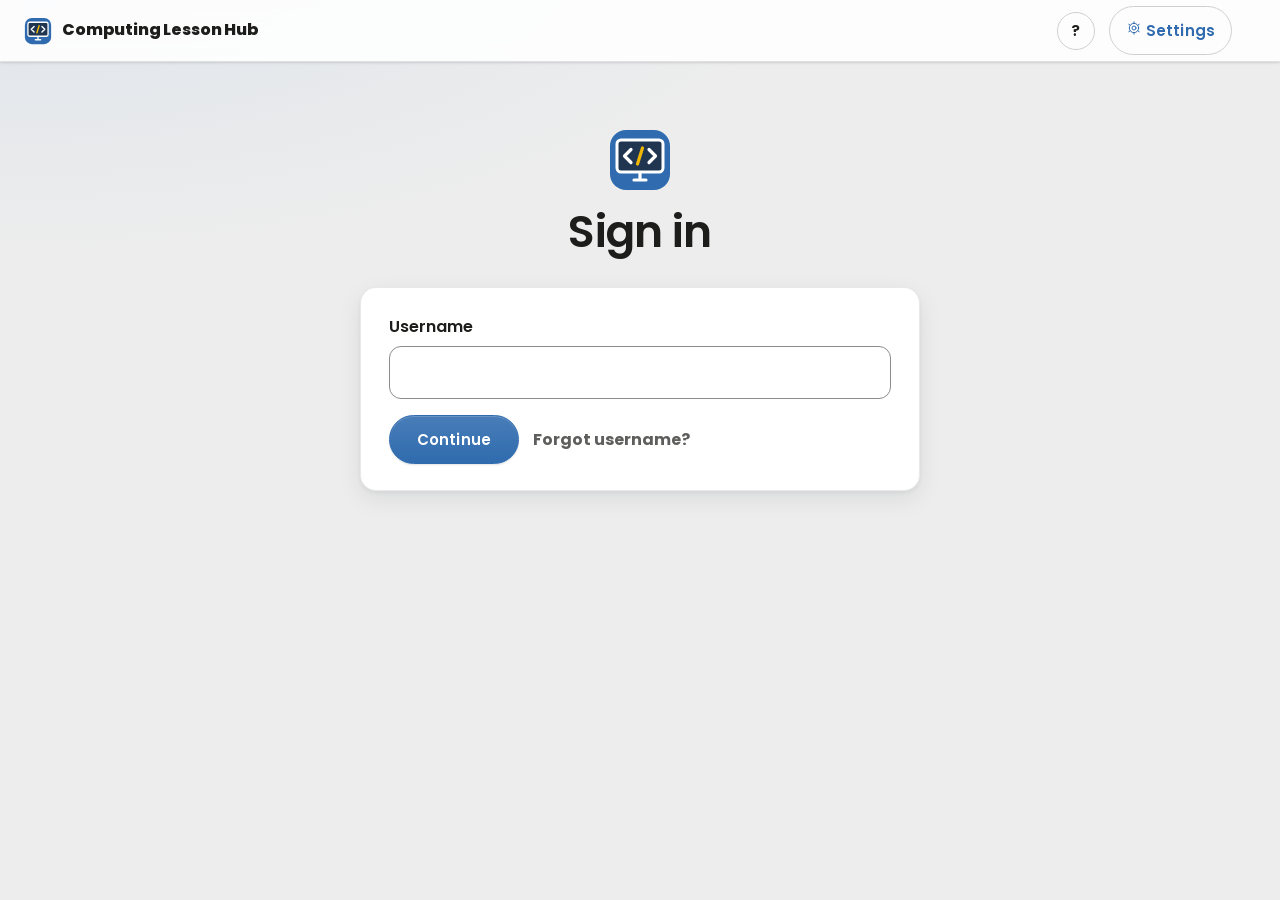
==== index.html @ 86fdd79d "v16.5 - Animation that runs with Windows effects off, and a Reduce animation setting" ====
<!doctype html>
<html lang="en">
<head>
<meta charset="utf-8">
<link rel="icon" href="images/logo.svg" type="image/svg+xml">
<link rel="icon" href="images/logo-32.png" type="image/png" sizes="32x32">
<link rel="apple-touch-icon" href="images/logo-180.png">
<meta name="viewport" content="width=device-width, initial-scale=1">
<title>Computing Lesson Hub</title>
<link rel="stylesheet" href="style.css">
<link rel="stylesheet" href="look.css">
<link rel="stylesheet" href="motion.css">
<script src="motion.js"></script>
<script src="icons.js"></script>
<script>try{var _p=JSON.parse(localStorage.getItem("hub_prefs")||"{}");document.documentElement.dataset.look="new";if(_p.bg)document.documentElement.dataset.bg=_p.bg;if(_p.font)document.documentElement.dataset.font=_p.font;}catch(e){}</script>
<script src="config.js"></script>
<script src="lessonfile.js"></script>
<script src="lessonorder.js"></script>
<script src="practice.js"></script>
<script src="settings.js"></script>
</head>
<body>

<div class="homebar">
  <div class="title brandtitle"><img class="brandlogo" src="images/logo.svg" alt="" width="28" height="28"> <span class="brandword">Computing Lesson Hub</span></div>
  <button class="btn-ghost iconbtn" id="helpBtn" title="Help" aria-label="Help" hidden>?</button>
  <button class="btn-ghost settings-btn" id="setBtn"><span class="ico">&#9881;&#65038;</span><span class="lbl"> Settings</span></button>
  <div class="auth" id="auth"></div>
</div>

<div class="page">

  <div class="masthead">
    <p class="eyebrow">Computing</p>
    <h1 id="headline">Sign in</h1>
  </div>

  <!-- Username first, then Continue, then the password underneath it.
       Both boxes are in the one form from the start, the password folded
       away rather than missing, so a password manager still sees a username
       and a password together and fills them as it always has. A student
       with no password yet never sees the password box at all: Continue
       signs them in and asks them to pick one. -->
  <section class="station signin" id="loginCard">
    <form id="loginForm" class="signin-form" autocomplete="on" novalidate>
      <div class="signin-field">
        <label for="u">Username</label>
        <input type="text" id="u" name="username" autocomplete="username" autocapitalize="off" spellcheck="false">
      </div>
      <div class="signin-pass" id="passWrap">
        <div class="signin-pass-inner">
          <div class="signin-field">
            <label for="p">Password</label>
            <input type="password" id="p" name="password" autocomplete="current-password" tabindex="-1">
          </div>
        </div>
      </div>
      <div class="signin-acts">
        <button class="btn-primary" id="loginBtn" type="submit">Continue</button>
        <button class="crumb" id="forgotUserBtn" type="button">Forgot username?</button>
        <button class="crumb" id="forgotBtn" type="button" hidden>Forgot password?</button>
      </div>
      <p class="err" id="loginErr" role="alert"></p>
    </form>
  </section>

  <div class="tabs" id="tabs" hidden>
    <button class="on" id="tabLessons">Lessons</button>
    <button id="tabResults">Assessments &amp; STAR Feedback</button>
    <button id="tabPractice">Practice</button>
    <button class="btn-ghost iconbtn refresh" id="refTab" title="Check for anything new">&#8635;</button>
  </div>
  <div id="view-lessons" hidden>
    <div class="subtabs">
      <button class="on" id="tabActive">Active</button>
      <button id="tabDone">Past</button>
    </div>
    <div id="lessonList"><div class="loading mid"><div class="load-dots"><span></span><span></span><span></span></div><span>Loading your lessons</span></div></div>
  </div>
  <div id="view-results" hidden>
    <div id="resultList"><p class="hint"></p></div>
  </div>
  <!-- Extra things to have a go at, set by nobody and marked by nobody.
       What is on offer is listed in practice.js. -->
  <div id="view-practice" hidden>
    <p class="hint" style="margin:0 0 18px">Extra activities to practise on your own.
      Nothing here is marked or handed in.</p>
    <div id="practiceList"></div>
  </div>

</div>

<!-- Only offered while nobody is signed in. Half of it is about signing in,
     and the other half clears this browser out, which is not something to put
     within reach of a child in the middle of a lesson. -->
<div class="modal-back no-print" id="helpModal" hidden>
  <div class="modal" role="dialog" aria-modal="true">
    <h2 style="margin-top:0">Help</h2>
    <div class="modal-scroll">
      <!-- Read through rather than glanced at, so it is ranged left under its
           heading instead of centred the way a one line pop-up message is. -->
      <div class="set-group" style="text-align:left">
        <span class="set-label">How to sign in</span>
        <p class="modal-text">Type in your computer username and press Continue, then type your password underneath.</p>
        <p class="modal-text">If this is your first time, you will be asked to pick a password of your own
          straight after pressing Continue.</p>
        <p class="modal-text">If you have forgotten your password, press Forgot password and put your
          hand up, so your teacher can let you back in.</p>
      </div>
      <div class="set-group">
        <span class="set-label">Something not working?</span>
        <button class="btn-ghost" id="helpFix">Fix problems on this device</button>
        <p class="hint" id="helpFixMsg" style="margin-top:10px"></p>
        <p class="subnote">This clears anything left over in this browser and loads the page again.
          Your saved work is not deleted.</p>
      </div>
    </div>
    <button class="btn-primary modal-cta" id="helpDone">Close</button>
  </div>
</div>

<div class="modal-back no-print" id="sayModal" hidden>
  <div class="modal" role="dialog" aria-modal="true">
    <h2 id="sayTitle" style="margin-top:0"></h2>
    <p class="modal-text" id="sayText"></p>
    <button class="btn-primary modal-cta" id="sayOk">OK</button>
  </div>
</div>

<!-- How a username is made, with the example taken apart so each piece can
     be matched to the rule it comes from. -->
<div class="modal-back no-print" id="userModal" hidden>
  <div class="modal" role="dialog" aria-modal="true" aria-labelledby="userTitle">
    <h2 id="userTitle" style="margin-top:0">Your username</h2>
    <p class="modal-text">Your username is the same as your computer username. It is made of three parts:</p>
    <div class="uname-parts" aria-hidden="true">
      <span class="uname-part"><b>Smith</b><span>your surname</span></span>
      <span class="uname-part"><b>J</b><span>first letter of your first name</span></span>
      <span class="uname-part"><b>26</b><span>the year you started here</span></span>
    </div>
    <p class="modal-text">So John Smith, who started at the school in 2026, is <b>SmithJ26</b>.</p>
    <button class="btn-primary modal-cta" id="userOk">OK</button>
  </div>
</div>

<div class="modal-back no-print" id="resetModal" hidden>
  <div class="modal" role="dialog" aria-modal="true">
    <div id="rsStep1">
      <h2 style="margin-top:0">Reset your password</h2>
      <p class="modal-text" id="rsWho"></p>
      <div class="field"><label for="rp1">New password (12–25 characters)</label><input type="password" id="rp1" autocomplete="new-password"></div>
      <div class="field"><label for="rp2">Type it again</label><input type="password" id="rp2" autocomplete="new-password"></div>
      <p class="subnote">It must be at least 12 characters long.</p>
      <button class="btn-primary modal-cta" id="rsGo">Update password</button>
      <button class="btn-ghost modal-stay" id="rsCancel">Cancel</button>
      <p class="hint" id="rsMsg" style="margin-top:10px"></p>
    </div>
    <div id="rsStep2" hidden>
      <h2 style="margin-top:0">Waiting for your teacher</h2>
      <div class="load-dots" style="margin:18px 0"><span></span><span></span><span></span></div>
      <p class="modal-text">Put your hand up, your teacher needs to approve this. Keep this window open.</p>
      <p class="handin" id="rsCount"></p>
      <button class="btn-ghost modal-stay" id="rsGiveUp">Cancel</button>
    </div>
  </div>
</div>

<div class="modal-back no-print" id="pwModal" hidden>
  <div class="modal" role="dialog" aria-modal="true">
    <h2 style="margin-top:0">Choose your password</h2>
    <p class="modal-text" id="pwWho"></p>
    <div class="field"><label for="np1">New password (12–25 characters)</label><input type="password" id="np1" autocomplete="new-password"></div>
    <div class="field"><label for="np2">Type it again</label><input type="password" id="np2" autocomplete="new-password"></div>
    <p class="subnote">It must be at least 12 characters long. Keep it to yourself.</p>
    <button class="btn-primary modal-cta" id="npGo">Save my password</button>
    <p class="hint" id="npMsg" style="margin-top:10px"></p>
  </div>
</div>

<script>
const API = (window.HUB && window.HUB.API) || "";
const OFFLINE = !!(window.HUB && window.HUB.OFFLINE);
const ready = !(window.HUB && window.HUB.OFFLINE) && API && API.indexOf("PASTE_") !== 0;
const $ = (id) => document.getElementById(id);
/* The order lessons are listed in, from lessonorder.js. A list keeps the
   order it arrived in if that file did not, so one missing script leaves a
   list in an odd order rather than leaving it empty. */
const inOrder = (list, titleFor) => window.lessonOrder ? window.lessonOrder.sort(list, titleFor) : list;

function el(tag, cls, text){ const e = document.createElement(tag); if (cls) e.className = cls;
  if (text !== undefined) e.textContent = text; return e; }
/* The waiting dots, the same three the lesson screen uses, for a list that is
   still on its way. A plain "Loading" line read as if the page had finished
   and there was simply nothing in the list. */
function wait(box, what){
  const b = typeof box === "string" ? $(box) : box;
  if (!b) return null;
  b.innerHTML = "";
  const d = el("div","loading mid");
  const dots = el("div","load-dots");
  dots.appendChild(el("span")); dots.appendChild(el("span")); dots.appendChild(el("span"));
  d.appendChild(dots);
  d.appendChild(el("span","", what || "Loading"));
  b.appendChild(d);
  return b;
}
/* wiring a button that isn't there should not stop the rest of the page */
function on(id, ev, fn){
  const e = document.getElementById(id);
  if (!e){ console.warn("Nothing on the page with id:", id); return; }
  e.addEventListener(ev, fn);
}

/* Which tab is open. Declared up here because signing in shows that tab and
   hides the rest, and renderAuth runs before the rest of this script has been
   read: a `let` further down is not there yet when it is asked for. */
let openTab = "lessons";
/* The sandbox sends a student back here with ?tab=practice on the address, so
   they land on the list they came from rather than on their lessons. */
try{
  if (new URLSearchParams(location.search).get("tab") === "practice") openTab = "practice";
}catch(e){}

/* Nothing about lessons is shown until a student has signed in.
   One view at a time, rather than every view unhidden at once: they were all
   empty until something was loaded into them, so nothing showed, and the
   moment a tab had a word of its own on it that stopped being true. */
function signedInView(inYet){
  const tabs = $("tabs");
  if (tabs) tabs.hidden = !inYet;
  ["view-lessons","view-results","view-practice"].forEach(id => {
    const e = $(id);
    if (e) e.hidden = true;
  });
  if (inYet){ switchTab(openTab); return; }
  const box = $("lessonList");
  if (box) box.innerHTML = "";
}

/* ---------- home without a server ----------
   Lessons are handed out as links that open straight into the lesson, so
   this page is only the way back in when a link has not reached somebody:
   they type the lesson's four digit code and go there. There is no list to
   browse, no sign in, and nothing here knows their name — the lesson page
   asks for that, because that is where the work happens. */
function offlineHome(){
  ["tabs","view-lessons","view-results","view-practice"].forEach(id => { const e = $(id); if (e) e.hidden = true; });
  $("auth").innerHTML = "";
  $("headline").textContent = "Open a lesson";
  const card = $("loginCard");
  card.hidden = false;
  card.className = "station codepanel";
  card.innerHTML = "";

  const field = el("div","field");
  field.appendChild(el("label","","Lesson code"));
  const box = document.createElement("input");
  box.type = "text";
  box.id = "codeIn";
  box.className = "codebox";
  box.inputMode = "numeric";
  box.maxLength = 4;
  box.autocomplete = "off";
  box.placeholder = "0000";
  field.appendChild(box);
  card.appendChild(field);

  const msg = el("p","err","");
  const go = el("button","btn-primary","Open lesson");
  go.style.marginTop = "6px";

  const open = async () => {
    const code = box.value.replace(/\D/g, "");
    if (code.length !== 4){ msg.textContent = "Lesson codes are four numbers."; box.focus(); return; }
    msg.textContent = "";
    go.disabled = true; go.textContent = "Looking…";
    try{
      const found = window.lessonFile.byCode(await window.lessonFile.load(true), code);
      if (!found){
        msg.textContent = "No lesson has the code " + code + ". Check it with your teacher.";
        box.select();
        return;
      }
      location.href = "lesson.html?id=" + encodeURIComponent(found.id);
    }catch(e){
      msg.textContent = "The lesson list could not be read. Tell your teacher.";
    }finally{
      go.disabled = false; go.textContent = "Open lesson";
    }
  };
  go.addEventListener("click", open);
  /* Only numbers go in, so a stray letter cannot sit there looking right. */
  box.addEventListener("input", () => {
    const only = box.value.replace(/\D/g, "").slice(0, 4);
    if (only !== box.value) box.value = only;
    msg.textContent = "";
  });
  box.addEventListener("keydown", (e) => { if (e.key === "Enter") open(); });
  card.appendChild(go);
  card.appendChild(msg);
  setTimeout(() => box.focus(), 30);
}

function renderAuth(){
  const name = localStorage.getItem("hub_name");
  const help = $("helpBtn");
  if (OFFLINE){ offlineHome(); return; }
  if (name && localStorage.getItem("hub_token")){
    if (help) help.hidden = true;
    /* Their name is a button: it opens their own profile. Settings sits
       between it and Sign out, moved in here rather than drawn twice, so
       the order along the bar is who they are, then their settings, then
       the way out. */
    $("auth").innerHTML = '<button class="who who-btn" id="whoBtn" type="button" title="My profile"><b></b></button> <button class="btn-ghost" id="outBtn"><span class="ico">&#9099;</span><span class="lbl"> Sign out</span></button>';
    $("auth").querySelector("b").textContent = name;
    if ($("setBtn") && $("outBtn")) $("auth").insertBefore($("setBtn"), $("outBtn"));
    on("whoBtn", "click", openProfile);
    on("outBtn", "click", () => {
      ["hub_token","hub_name","hub_group"].forEach(k => localStorage.removeItem(k));
      /* Not only the token. A teacher sign-in left on this machine goes stale
         when the key changes or a second factor is switched on, and after that
         the server refused the whole of a lesson request rather than answering
         it as a student's: the list below still filled, being asked for with no
         sign-in at all, but opening a finished lesson from Past said it could
         not be found. Signing out used to leave it sitting there, which is why
         signing out and back in never fixed it. Saved work still stays: the
         same child coming back keeps working without waiting. */
      try{ window.hubClearStrays(); }catch(e){}
      forgetEverything();
      renderAuth();
    });
    $("loginCard").hidden = true;
    const hour = new Date().getHours();
    const part = hour < 12 ? "Good morning" : hour < 18 ? "Good afternoon" : "Good evening";
    $("headline").textContent = part + ", " + name.split(" ")[0];
    signedInView(true);
  } else {
    /* Settings back beside Help before the bar is emptied, or it goes with it */
    const bar = $("auth").parentNode;
    if (bar && bar.insertBefore && $("setBtn")) bar.insertBefore($("setBtn"), $("auth"));
    $("auth").innerHTML = "";
    if (help) help.hidden = false;
    $("loginCard").hidden = false;
    resetSignIn();
    $("headline").textContent = "Sign in";
    signedInView(false);
  }
}

/* ---- the help pop-up, on the sign-in page only ---- */
on("helpBtn", "click", () => { $("helpModal").hidden = false; $("helpDone").focus(); });
on("helpDone", "click", () => { $("helpModal").hidden = true; $("helpBtn").focus(); });
$("helpModal").addEventListener("mousedown", (e) => {
  if (e.target === $("helpModal")) $("helpModal").hidden = true;
});
/* The way out of anything this machine is holding that stops it working: a
   teacher sign-in gone stale is the one that has actually happened, and it
   made the server refuse a student's lesson requests on that machine alone.
   Reached only from the sign-in page, so a child clearing things out has
   already left their lesson rather than being sat in the middle of one. */
on("helpFix", "click", () => {
  const btn = $("helpFix");
  btn.disabled = true;
  $("helpFixMsg").textContent = "All tidied up. Loading the page again…";
  try{ window.hubClearStrays(); }catch(e){}
  setTimeout(() => location.reload(), 700);
});
renderAuth();

/* ---- signing in, a box at a time ----
   Continue first tries the username on its own. The server signs in a
   student who has no password yet (and tells us they must pick one), and
   answers everyone else, real username or not, with the same "enter your
   password", so this shows nothing about which usernames exist. That answer
   is what opens the password box. */
var passOpen = false;      // var: renderAuth runs above this line and resets it
function openPassword(focus){
  if (!passOpen){
    passOpen = true;
    $("passWrap").classList.add("open");
    $("p").tabIndex = 0;
    $("forgotBtn").hidden = false;
    $("loginBtn").textContent = "Sign in";
  }
  if (focus) setTimeout(() => { try{ $("p").focus(); }catch(e){} }, 120);
}
function closePassword(){
  passOpen = false;
  $("passWrap").classList.remove("open");
  $("p").tabIndex = -1;
  $("forgotBtn").hidden = true;
  $("loginBtn").textContent = "Continue";
}
/* Back to the start, for the next student on a shared computer. */
function resetSignIn(){
  closePassword();
  try{ $("p").value = ""; }catch(e){}
  $("loginErr").textContent = "";
}
/* A password manager that fills both boxes, as the page loads or when a
   name is picked from its list, has answered the question Continue asks:
   the box opens to show what it put there. */
function noticeFilled(){ if ($("p").value) openPassword(false); }
[300, 1000, 2500].forEach(ms => setTimeout(noticeFilled, ms));
on("p", "input", noticeFilled);
on("p", "change", noticeFilled);
/* A different username while the box is still empty starts again; one the
   password manager changed together with the password keeps both. */
on("u", "input", () => { if (passOpen && !$("p").value){ closePassword(); $("loginErr").textContent = ""; } });

on("loginForm", "submit", (e) => { e.preventDefault(); signIn(); });
let signingIn = false;
async function signIn(){
  if (signingIn) return;
  $("loginErr").textContent = "";
  if (!ready){ $("loginErr").textContent = "Site not connected to its server yet (config.js)."; return; }
  const username = $("u").value.trim();
  if (!username){ $("loginErr").textContent = "Type your username first."; $("u").focus(); return; }
  if (passOpen && !$("p").value){ $("loginErr").textContent = "Type your password."; $("p").focus(); return; }
  const btn = $("loginBtn");
  const label = btn.textContent;
  signingIn = true;
  /* The dots in the button say it is working; the words under it are kept
     for what went wrong. */
  const busy = hubMotion.busy(btn, passOpen ? "Signing in" : "Checking");
  try{
    const r = await fetch(API + "/api/login", {
      method:"POST", headers:{ "Content-Type":"application/json" },
      body: JSON.stringify({ username: username, password: passOpen ? $("p").value : "" })
    });
    const d = await r.json();
    /* Turned away without a password: they have one, so ask for it. */
    if (!r.ok && !passOpen && r.status !== 503 && r.status < 500){
      busy.reset();
      btn.disabled = false; signingIn = false;
      openPassword(true);
      return;
    }
    if (!r.ok) throw new Error(d.error || "Sign-in failed.");
    /* Shared computers: if this is a DIFFERENT student from the last one to
       sign in here, drop the cached work so nobody sees someone else's answers.
       (Signing out deliberately leaves the cache alone, the same student
       coming back keeps working offline-fast.) */
    const uname = $("u").value.trim().toLowerCase();
    if (localStorage.getItem("hub_user") !== uname) clearStudentCache();
    localStorage.setItem("hub_user", uname);
    forgetEverything();          // never inherit the last student's data
    localStorage.setItem("hub_token", d.token);
    localStorage.setItem("hub_name", d.name);
    localStorage.setItem("hub_group", d.group || "");
    renderAuth();
    if (d.mustSet) forcePassword(d.name);
    else loadLessons();
  }catch(e){
    busy.fail();
    $("loginErr").textContent = e.message === "Failed to fetch" ? "Could not reach the server. Try again in a moment." : e.message;
  }finally{
    busy.reset();
    signingIn = false;
    btn.disabled = false;
    if (btn.textContent === "Checking…" || btn.textContent === "Signing in…") btn.textContent = passOpen ? "Sign in" : label;
  }
}

/* housekeeping: clear stored work for retired or stale lessons */
const MAX_AGE_DAYS = 60;
function pruneStorage(validIds){
  const keep = new Set(validIds.map(id => "hub_work_" + id));
  const cutoff = Date.now() - MAX_AGE_DAYS * 86400000;
  const doomed = [];
  for (let i = 0; i < localStorage.length; i++){
    const k = localStorage.key(i);
    if (!k || k.indexOf("hub_work_") !== 0) continue;
    if (!keep.has(k)){ doomed.push(k); continue; }
    try{
      const d = JSON.parse(localStorage.getItem(k));
      if (d.__saved && new Date(d.__saved).getTime() < cutoff) doomed.push(k);
    }catch(e){ doomed.push(k); }
  }
  doomed.forEach(k => localStorage.removeItem(k));
}

let lessonTitles = {};
let catalogue = null;      // what the teacher has published, and in which unit
let lockedLessons = new Set();
let markingLessons = new Set();   // assessments the teacher is marking: open, but read only
let doneLessons = new Set();
let showing = "active";

/* The lesson FILES stay on GitHub Pages (titles, descriptions, tasks); the
   database only says which are published, which unit they belong to and what
   is locked for this class. */
let lessonsLoaded = false;
async function loadLessons(force){
  if (OFFLINE) return;              // no list to browse, only the code box
  if (lessonsLoaded && !force){ paintLessons(lastById); return; }
  /* Only count it as loaded once lessons have actually arrived. Marking it
     loaded after a fetch that returned early, or failed, left the list empty
     for the rest of the visit. */
  const got = await fetchLessons();
  lessonsLoaded = !!got;
}
let lastById = {};
async function fetchLessons(){
  let loadedOk = false;
  const box = $("lessonList");
  const token = localStorage.getItem("hub_token");
  if (!token){ box.innerHTML = ""; return false; }               // signing in comes first
  wait(box, "Loading your lessons");
  const group = localStorage.getItem("hub_group") || "";
  /* All three at once. Neither the locked list nor the finished list needs
     anything from the catalogue, and asked for in turn they made this three
     round trips deep, so a child at the start of a lesson watched the dots
     for three times as long as they had to. Each one is given something to
     do with a failure as it starts rather than later, or a refusal that
     arrives while another is still in the air has nowhere to go.

     Every lesson comes from the database. The lessons folder belongs to
     offline mode, and this list is never shown there, so nothing here reads
     it: a file left behind from a spell offline must not put a lesson in
     front of a class that was never published to them. */
  const catalogueComing = fetch(API + "/api/catalog" +
    (group ? "?group=" + encodeURIComponent(group) : ""), { cache: "no-store" })
    .then(r => r.json());
  const lockedComing = (ready && token && group)
    ? fetch(API + "/api/release?all=1&group=" + encodeURIComponent(group), { cache: "no-store" })
        .then(r => r.json()).catch(() => null)
    : Promise.resolve(null);
  const doneComing = (ready && token)
    ? fetch(API + "/api/work?done=1", { headers: { Authorization: "Bearer " + token }, cache: "no-store" })
        .then(r => r.json()).catch(() => null)
    : Promise.resolve(null);
  try{
    catalogue = await catalogueComing;
    /* The lessons and the results are both grouped under units in this
       list's order, so it is put in number order before either is drawn. */
    if (catalogue && window.lessonOrder) window.lessonOrder.sortUnits(catalogue.units);

    const byId = {};
    (catalogue.lessons || []).forEach(c => {
      byId[c.lesson_id] = { id: c.lesson_id, title: c.title || c.lesson_id,
                            description: c.description || "" };
      lessonTitles[c.lesson_id] = byId[c.lesson_id].title;
    });
    /* prune only once we know every valid id, or work on builder-made lessons
       would be thrown away here */
    try{ pruneStorage(Object.keys(byId)); }catch(e){}

    lockedLessons = new Set();
    const rel = await lockedComing;
    markingLessons = new Set();
    if (rel) (rel.rows || []).forEach(r => {
      if (r.lessonLocked) lockedLessons.add(r.lesson);
      if (r.markingLocked) markingLessons.add(r.lesson);
    });

    doneLessons = new Set();
    Object.keys(byId).forEach(id => {         // this machine's own record
      try{ const w = JSON.parse(localStorage.getItem("hub_work_" + id) || "null"); if (w && w.__done) doneLessons.add(id); }catch(e){}
    });
    const fin = await doneComing;             // and the authoritative one
    if (fin) (fin.done || []).forEach(id => doneLessons.add(id));
    lastById = byId;
    loadedOk = true;
    paintLessons(byId);
  }catch(e){
    console.error("lesson list failed:", e);
    box.innerHTML = '<p class="hint">Could not load the lesson list. Pull down or press refresh to try again.</p>';
  }
  return loadedOk;
}

/* Closing dates seen so far, lesson id to date. The tab a lesson belongs in
   is worked out from whatever the catalogue sent this time, and an answer
   that came back with no dates on it at all (a database a column behind, so
   the query fell back to one that does not ask for them) put every closed
   lesson back on the home page and left it there. Once a lesson has been seen
   to have a closing date, that date is remembered, so closed stays closed.
   A date the catalogue does send always wins, which is what lets a teacher
   push a closing date back and have the lesson return to Active. */
const CLOSE_KEY = "hub_close";
let closeDates = {};
try{ closeDates = JSON.parse(localStorage.getItem(CLOSE_KEY) || "{}") || {}; }catch(e){ closeDates = {}; }
function rememberCloses(cat, trustThis){
  const fresh = {};
  cat.forEach(c => {
    /* An answer with dates in it is the whole truth: a lesson without one has
       had its closing date taken off, so the old one is forgotten too.
       An answer with no dates anywhere tells us nothing, so nothing is lost. */
    const shut = trustThis ? (c.close_on || "") : (c.close_on || closeDates[c.lesson_id] || "");
    if (shut) fresh[c.lesson_id] = shut;         // lessons no longer listed drop out
  });
  closeDates = fresh;
  try{ localStorage.setItem(CLOSE_KEY, JSON.stringify(fresh)); }catch(e){}
}

/* The school's own day, not UTC. A closing date is a date on a timetable, and
   through the summer the UTC day is still yesterday's until one in the
   morning, which is the same day the console works out. */
function todayHere(){
  const d = new Date();
  return d.getFullYear() + "-" + String(d.getMonth() + 1).padStart(2, "0") + "-" + String(d.getDate()).padStart(2, "0");
}

function paintLessons(byId){
  const box = $("lessonList"); box.innerHTML = "";
  const cat = (catalogue && catalogue.lessons) || [];
  // published, not locked for this class, and known in the lesson files
  /* the server already filtered by class. Assessments of every kind are
     opened from Assessments & STAR Feedback, where their marks and feedback
     come back, and not from here. */
  let visible = cat.filter(c => byId[c.lesson_id] && !lockedLessons.has(c.lesson_id) && !c.assessment);
  /* A lesson is in the past once its closing date has gone by, or once the
     student has finished it. Closed lessons can still be opened and edited.
     Half finished work does not hold one back: the date closes it either way. */
  const today = todayHere();
  /* A remembered date is only used when this answer carried no dates at all.
     Where the catalogue does have them, a lesson without one is a lesson
     published without a closing date, and it stays where it is. */
  const anyDates = cat.some(c => c.close_on);
  const closeOf = (c) => c.close_on || (anyDates ? "" : (closeDates[c.lesson_id] || ""));
  const isPast = (c) => { const shut = closeOf(c); return (shut && shut < today) || doneLessons.has(c.lesson_id); };
  rememberCloses(cat, anyDates);
  visible = visible.filter(c => showing === "done" ? isPast(c) : !isPast(c));

  if (!visible.length){
    box.innerHTML = '<p class="hint">' + (showing === "done"
      ? "Nothing here yet, lessons move here once they close, or once you finish them."
      : (cat.length ? "No lessons are open right now. Your teacher will publish them when you need them."
                    : "No lessons have been published yet.")) + '</p>';
    return;
  }

  // group by unit, in the teacher's unit order
  const unitOrder = ((catalogue && catalogue.units) || []).map(u => u.name);
  const groups = {};
  visible.forEach(c => { (groups[c.unit || ""] = groups[c.unit || ""] || []).push(c); });
  const names = Object.keys(groups).sort((a, b) => {
    const ia = unitOrder.indexOf(a), ib = unitOrder.indexOf(b);
    return (ia < 0 ? 999 : ia) - (ib < 0 ? 999 : ib) || a.localeCompare(b);
  });

  names.forEach((unit, unitIndex) => {
    /* Past work piles up over a year, so each unit folds away. The one most
       recently finished is left open; the rest start closed. */
    const foldable = showing === "done" && unit;   // the Past tab
    let body = box;
    if (foldable){
      const holder = document.createElement("div");
      holder.className = "pastunit";
      const head = document.createElement("button");
      head.className = "pastunit-head";
      head.type = "button";
      head.appendChild(Object.assign(document.createElement("span"), { textContent: unit }));
      const count = document.createElement("span");
      count.className = "pastunit-count";
      count.textContent = groups[unit].length + (groups[unit].length === 1 ? " lesson" : " lessons");
      head.appendChild(count);
      const inner = document.createElement("div");
      inner.className = "pastunit-body";
      const openFirst = unitIndex === 0;
      inner.hidden = !openFirst;
      if (openFirst) head.classList.add("open");
      head.addEventListener("click", () => {
        inner.hidden = !inner.hidden;
        head.classList.toggle("open", !inner.hidden);
      });
      holder.appendChild(head);
      holder.appendChild(inner);
      box.appendChild(holder);
      body = inner;
    } else if (unit){
      const h = document.createElement("p"); h.className = "unit-head"; h.textContent = unit; box.appendChild(h);
    }
    /* A unit of a GCSE or A Level course is one point of the specification,
       and the lessons in it come in named groups: its sub-points. A KS3 unit
       has none of those, so it stays the one list it has always been, and so
       does a unit whose lessons all cover the whole of it. */
    const partNames = [];
    const parts = {};
    groups[unit].slice().sort(bySubunit).forEach(c => {
      const name = c.subunit || "";
      if (!parts[name]){ parts[name] = []; partNames.push(name); }
      parts[name].push(c);
    });
    /* Counted across the whole unit, not restarted in each group: the numbers
       down the side are where a student is up to in this unit. */
    let nth = 0;
    partNames.forEach(part => {
      /* A named sub-point always says so, even where the unit has only the
         one. It used to be left off in that case, so a class given one lesson
         out of 2.2.1 saw it under "2.2 Programming fundamentals" with no sign
         of which part of it they were doing. The unit's own group has no name
         and never gets a heading. */
      if (part){
        const sh = document.createElement("p");
        sh.className = "sub-head"; sh.textContent = part;
        body.appendChild(sh);
      }
    const wrap = document.createElement("div"); wrap.className = "lessons";
    inOrder(parts[part]).forEach((c) => {
      const i = nth++;
      const l = byId[c.lesson_id];
      const done = doneLessons.has(l.id);
      const a = document.createElement("a");
      a.className = "lessonCard";
      a.href = "lesson.html?id=" + encodeURIComponent(l.id);

      if (visible.length > 1){
        const num = document.createElement("span");
        num.className = "num"; num.textContent = String(i + 1).padStart(2, "0");
        a.appendChild(num);
      }

      const bodyEl = document.createElement("span");
      bodyEl.className = "body";
      const nameEl = document.createElement("b");
      nameEl.textContent = l.title || l.id;
      const descEl = document.createElement("span");
      descEl.textContent = l.description || "";
      bodyEl.appendChild(nameEl); bodyEl.appendChild(descEl);
      a.appendChild(bodyEl);

      if (done){
        const badge = document.createElement("span");
        badge.className = "badge badge-done"; badge.textContent = "\u2713 Complete";
        a.appendChild(badge);
      }
      if (l.homework || c.homework){
        const badge = document.createElement("span");
        badge.className = "badge badge-home"; badge.textContent = "Home Learning";
        a.appendChild(badge);
      }
      const go = document.createElement("span");
      go.className = "go"; go.textContent = "\u2192";
      a.appendChild(go);
      wrap.appendChild(a);
    });
    body.appendChild(wrap);
    });
  });
}

/* Which sub-point of its unit a lesson is in. The number in the wording is
   read as a number, so 2.2.10 comes after 2.2.9, and a lesson covering the
   whole unit has no sub-point and comes first. */
function bySubunit(a, b){
  const x = String(a.subunit || ""), y = String(b.subunit || "");
  if (x === y) return 0;
  if (!x) return -1;
  if (!y) return 1;
  return window.lessonOrder ? window.lessonOrder.compareText(x, y)
                            : (x < y ? -1 : 1);
}

on("tabActive", "click", () => { showing = "active"; paintSub(); });
on("tabDone", "click", () => { showing = "done"; paintSub(); });
function paintSub(){
  $("tabActive").classList.toggle("on", showing === "active");
  $("tabDone").classList.toggle("on", showing === "done");
  loadLessons();
}
loadLessons();

/* ---- My results tab ---- */
on("refTab", "click", async () => {
  const btn = $("refTab");
  btn.disabled = true;
  try{
    if (openTab === "results") await loadResults(true);
    else await loadLessons(true);
  }catch(e){}
  btn.disabled = false;
});
on("tabLessons", "click", () => switchTab("lessons"));
on("tabResults", "click", () => switchTab("results"));
on("tabPractice", "click", () => switchTab("practice"));
let resultsLoaded = false;

/* Signing out has to forget everything held in memory as well as the token.
   Leaving these behind showed the next student the last one's marks. */
function forgetEverything(){
  lessonsLoaded = false;
  resultsLoaded = false;
  lastById = {};
  lessonTitles = {};
  doneLessons = new Set();
  lockedLessons = new Set();
  markingLessons = new Set();
  catalogue = null;
  showing = "active";
  openTab = "lessons";
  const list = $("lessonList"), res = $("resultList");
  if (list) list.innerHTML = "";
  if (res) res.innerHTML = "";
}

function switchTab(which){
  openTab = which;
  $("tabLessons").classList.toggle("on", which === "lessons");
  $("tabResults").classList.toggle("on", which === "results");
  $("tabPractice").classList.toggle("on", which === "practice");
  $("view-lessons").hidden = which !== "lessons";
  $("view-results").hidden = which !== "results";
  $("view-practice").hidden = which !== "practice";
  /* Nothing on the Practice tab comes from the server, so there is nothing
     to check for and no button to press. */
  $("refTab").hidden = which === "practice";
  if (which === "results" && !resultsLoaded) loadResults();
  if (which === "practice") paintPractice();
}

/* What a student can practise, from practice.js. Everything that will ever
   be here is listed there; only the ones with a page behind them are drawn,
   so the quiz and the written answers appear the day they are written and
   nothing on this page has to change. */
function paintPractice(){
  const box = $("practiceList");
  if (!box) return;
  box.innerHTML = "";
  const acts = (window.practice && window.practice.live()) || [];
  if (!acts.length){
    box.innerHTML = '<p class="hint">Nothing to practise just yet.</p>';
    return;
  }
  const wrap = el("div","lessons");
  acts.forEach(a => {
    const card = document.createElement("a");
    card.className = "lessonCard";
    card.href = a.href;
    const icon = el("span","num pracIcon", a.icon || "");
    icon.setAttribute("aria-hidden","true");
    card.appendChild(icon);
    const body = el("span","body");
    body.appendChild(el("b","", a.title));
    body.appendChild(el("span","", a.blurb));
    card.appendChild(body);
    card.appendChild(el("span","go","→"));
    wrap.appendChild(card);
  });
  box.appendChild(wrap);
}
function clearStudentCache(){
  try{
    const doomed = [];
    for (let i = 0; i < localStorage.length; i++){
      const k = localStorage.key(i);
      if (k && (k.startsWith("hub_work_") || k.startsWith("hub_rel_") ||
                k === "hub_close" || k === "hub_inspect" ||
                k === "hub_sandbox_inspect" ||
                k === "hub_sandbox")) doomed.push(k);
    }
    doomed.forEach(k => localStorage.removeItem(k));   // display settings are kept
  }catch(e){}
}

/* ---- first sign-in (or after a teacher approves a reset): choose a password ---- */
function forcePassword(name){
  $("pwWho").textContent = "Hello " + String(name || "").split(" ")[0] + ", before you start, pick a password only you know.";
  $("pwModal").hidden = false;
  $("np1").focus();
}
on("npGo", "click", async () => {
  const a = $("np1").value, b = $("np2").value;
  if (a.length < 12 || a.length > 25){ $("npMsg").textContent = "It must be 12 to 25 characters long."; return; }
  if (a !== b){ $("npMsg").textContent = "The two boxes don't match."; return; }
  $("npMsg").textContent = "Saving…";
  try{
    const r = await fetch(API + "/api/login", { method:"POST",
      headers:{ "Content-Type":"application/json", Authorization: "Bearer " + localStorage.getItem("hub_token") },
      body: JSON.stringify({ action:"set-password", newPassword: a }) });
    const d = await r.json();
    if (!r.ok) throw new Error(d.error || "Could not save it.");
    $("pwModal").hidden = true;
    $("np1").value = $("np2").value = "";
    loadLessons();
  }catch(e){ $("npMsg").textContent = e.message; }
});

/* our own message box, never the browser's grey pop-up */
function say(title, text, then){
  $("sayTitle").textContent = title;
  $("sayText").textContent = text || "";
  $("sayModal").hidden = false;
  $("sayOk").onclick = () => { $("sayModal").hidden = true; if (then) then(); };
  $("sayOk").focus();
}
on("sayModal", "mousedown", (e) => { if (e.target === $("sayModal")) $("sayModal").hidden = true; });

/* ---- forgot username ----
   Nothing to look up: every username is made the same way, so the pop-up
   says how, and they work their own out. */
on("forgotUserBtn", "click", () => { $("userModal").hidden = false; $("userOk").focus(); });
on("userOk", "click", () => { $("userModal").hidden = true; $("u").focus(); });
on("userModal", "mousedown", (e) => { if (e.target === $("userModal")) $("userModal").hidden = true; });
document.addEventListener("keydown", (e) => {
  if (e.key === "Escape" && !$("userModal").hidden){ $("userModal").hidden = true; $("u").focus(); }
});

/* ---- forgot password ----
   Check the username, let them choose the new password there and then, and
   hold it until their teacher approves it, no emails, no teacher typing. */
let rsUser = "", rsTicket = "", rsPoll = null, rsDeadline = 0;

on("forgotBtn", "click", async () => {
  const u = $("u").value.trim();
  if (!u){ $("loginErr").textContent = "Type your username first, then press Forgot password?"; return; }
  if (!ready){ $("loginErr").textContent = "Site not connected to its server yet (config.js)."; return; }
  $("loginErr").textContent = "";
  $("forgotBtn").textContent = "Checking…";
  try{
    const r = await fetch(API + "/api/login", { method:"POST", headers:{ "Content-Type":"application/json" },
      body: JSON.stringify({ action:"check-username", username: u }) });
    const d = await r.json();
    if (!r.ok) throw new Error(d.error || "Could not check that.");
    if (!d.exists){
      say("We can't find that username",
          "There's no account called \u201c" + u + "\u201d. Check the spelling and try again, your teacher can tell you your exact username.");
      return;
    }
    rsUser = u;
    $("rsWho").textContent = "Signing in as " + u + ". Choose a new password, then your teacher will approve it.";
    $("rsStep1").hidden = false; $("rsStep2").hidden = true;
    $("rsMsg").textContent = ""; $("rp1").value = ""; $("rp2").value = "";
    $("resetModal").hidden = false;
    $("rp1").focus();
  }catch(e){ $("loginErr").textContent = e.message; }
  finally{ $("forgotBtn").textContent = "Forgot password?"; }
});
on("rsCancel", "click", () => { $("resetModal").hidden = true; });
on("rsGiveUp", "click", stopReset);
function stopReset(){
  clearInterval(rsPoll); rsPoll = null;
  $("resetModal").hidden = true;
}
on("rsGo", "click", async () => {
  const a = $("rp1").value, b = $("rp2").value;
  if (a.length < 12 || a.length > 25){ $("rsMsg").textContent = "It must be 12 to 25 characters long."; return; }
  if (a !== b){ $("rsMsg").textContent = "The two boxes don't match."; return; }
  const busy = hubMotion.busy($("rsGo"), "Sending to your teacher");
  $("rsMsg").textContent = "";
  try{
    const r = await fetch(API + "/api/login", { method:"POST", headers:{ "Content-Type":"application/json" },
      body: JSON.stringify({ action:"reset-request", username: rsUser, newPassword: a }) });
    const d = await r.json();
    if (!r.ok) throw new Error(d.error || "Could not send it.");
    rsTicket = d.ticket;
    busy.reset();
    $("rsStep1").hidden = true; $("rsStep2").hidden = false;
    hubMotion.arrive($("rsStep2"));
    rsDeadline = Date.now() + 5*60*1000;
    tickCountdown();
    rsPoll = setInterval(pollReset, 5000);
  }catch(e){ busy.fail(); $("rsMsg").textContent = e.message; }
});
function tickCountdown(){
  const left = Math.max(0, Math.ceil((rsDeadline - Date.now())/1000));
  const m = Math.floor(left/60), sec = String(left%60).padStart(2,"0");
  $("rsCount").textContent = left ? ("Time left: " + m + ":" + sec) : "";
}
async function pollReset(){
  tickCountdown();
  if (Date.now() > rsDeadline){
    stopReset();
    say("Time ran out", "Your teacher did not approve your new password within 5 minutes, so it has gone. Press Forgot password again to have another go.");
    return;
  }
  try{
    const r = await fetch(API + "/api/login", { method:"POST", headers:{ "Content-Type":"application/json" },
      body: JSON.stringify({ action:"reset-status", username: rsUser, ticket: rsTicket }) });
    const d = await r.json();
    if (d.status === "approved"){
      stopReset();
      if (localStorage.getItem("hub_user") !== rsUser.toLowerCase()) clearStudentCache();
      localStorage.setItem("hub_user", rsUser.toLowerCase());
      forgetEverything();          // never inherit the last student's data
    localStorage.setItem("hub_token", d.token);
      localStorage.setItem("hub_name", d.name);
      localStorage.setItem("hub_group", d.group || "");
      renderAuth();
      loadLessons();
    } else if (d.status === "denied"){
      stopReset();
      say("Not approved", "Your teacher did not approve this password change. Ask them why, then try again.");
    } else if (d.status === "expired"){
      stopReset();
      say("That request expired", "Please try to reset your password again.");
    }
  }catch(e){ /* a blip: keep polling until the deadline */ }
}

async function loadResults(force){
  if (resultsLoaded && !force) return;
  await fetchResults();
  resultsLoaded = true;
}
/* ---------- Assessments & STAR Feedback ----------
   Everything that comes back to a student, and every assessment they have
   been given, grouped by unit like the Past list. This tab is the one way
   into an assessment of any kind: the Lessons tab leaves them out.

   One card per lesson, in the teacher's order within its unit:
     an assessment with a mark or grade     the mark, and its Strength and Target
     a practice practical                   a star and the feedback, never a mark
     an assessment not marked yet           where it stands, and the way in
     a lesson of exam questions             its mark, as before
     any other lesson with feedback         a star and the feedback

   The unit holding whatever came back most recently is opened; the others
   are folded away, because a year of them is a long list. */
function parseFeedback(raw){
  let f = {};
  try{ f = JSON.parse(raw); }catch(e){ f = { comment: raw }; }
  return (f && typeof f === "object") ? f : {};
}
function paintResults(box, d, fb){
  box.innerHTML = "";
  const cat = ((catalogue && catalogue.lessons) || []).filter(c => !lockedLessons.has(c.lesson_id));
  const catIds = new Set(cat.map(c => c.lesson_id));
  const results = d.results || [];
  const resOf = new Map(results.map(r => [r.lesson_id, r]));
  const fbOf = new Map();
  (fb || []).forEach(row => {
    const f = parseFeedback(row.feedback);
    if (f.strength || f.target || f.comment) fbOf.set(row.lesson_id, Object.assign({ updated_at: row.updated_at }, f));
  });

  const entries = [];
  cat.forEach(c => {
    const r = resOf.get(c.lesson_id), f = fbOf.get(c.lesson_id);
    const exam = r && String(r.kind || "") === "exam";
    if (c.assessment || exam || f) entries.push({ c, r, f });
  });
  /* A mark for a lesson no longer published still belongs to them. */
  results.forEach(r => {
    if (!catIds.has(r.lesson_id)) entries.push({ c: { lesson_id: r.lesson_id, unit: "" }, r, f: fbOf.get(r.lesson_id) });
  });
  if (!entries.length){
    box.appendChild(el("p","hint","No assessments or feedback yet."));
    return;
  }

  const when = (e) => {
    const t = [e.r && e.r.updated_at, e.f && e.f.updated_at].filter(Boolean).sort().pop();
    return t || "";
  };
  const groups = {};
  entries.forEach(e => { const u = e.c.unit || ""; (groups[u] = groups[u] || []).push(e); });
  const unitOrder = ((catalogue && catalogue.units) || []).map(u => u.name);
  const names = Object.keys(groups).sort((a, b) => {
    if (!a) return 1; if (!b) return -1;
    const ia = unitOrder.indexOf(a), ib = unitOrder.indexOf(b);
    return (ia < 0 ? 999 : ia) - (ib < 0 ? 999 : ib) || a.localeCompare(b);
  });
  /* the unit of the newest thing to come back, or, before anything has, the
     first unit with an assessment still to do */
  let latest = "", latestAt = "";
  entries.forEach(e => { const t = when(e); if (t > latestAt){ latestAt = t; latest = e.c.unit || ""; } });
  if (!latestAt){
    const waiting = entries.find(e => e.c.assessment && !e.r);
    latest = waiting ? (waiting.c.unit || "") : names[0];
  }

  names.forEach(unit => {
    const holder = el("div","pastunit");
    const head = document.createElement("button");
    head.className = "pastunit-head"; head.type = "button";
    head.appendChild(Object.assign(document.createElement("span"), { textContent: unit || "Other" }));
    const count = el("span","pastunit-count");
    count.textContent = groups[unit].length + (groups[unit].length === 1 ? " item" : " items");
    head.appendChild(count);
    const inner = el("div","pastunit-body");
    const open = unit === latest;
    inner.hidden = !open;
    head.classList.toggle("open", open);
    head.addEventListener("click", () => { inner.hidden = !inner.hidden; head.classList.toggle("open", !inner.hidden); });
    holder.appendChild(head); holder.appendChild(inner);
    box.appendChild(holder);
    groups[unit].forEach(e => inner.appendChild(resultCard(e)));
  });
}
/* One card. Every word on it is set as text: Strengths, Targets and
   comments are a teacher's own words, not markup. */
function resultCard(e){
  const id = e.c.lesson_id;
  const card = document.createElement("a");
  card.className = "result-card";
  card.href = "lesson.html?id=" + encodeURIComponent(id);
  const sc = el("span","sc");
  const body = el("span","body");
  const name = document.createElement("b");
  name.textContent = lessonTitles[id] || id;
  body.appendChild(name);
  const sub = document.createElement("span");
  body.appendChild(sub);
  const date = (t) => t ? new Date(t + "Z").toLocaleDateString("en-GB") : "";
  const r = e.r, f = e.f || {};
  const practice = !!e.c.practice;
  let strength = f.strength || "", target = f.target || "";
  if (practice || !e.c.assessment && !r){
    /* no mark to show here, and nothing that could be read as one */
    card.classList.add("star-card");
    sc.classList.add("sc-star"); sc.textContent = "★";
    if (r){ strength = strength || r.strength || ""; target = target || r.target || ""; }
    const feedbackIn = strength || target || f.comment;
    sub.textContent = feedbackIn ? date(f.updated_at || (r && r.updated_at))
      : doneLessons.has(id) ? "Handed in. Your teacher will give you feedback." : "Ready to start";
    if (!feedbackIn) card.classList.add("waiting");
  } else if (r){
    if (r.grade){
      sc.textContent = r.grade; sc.classList.add("sc-grade");
      sub.textContent = date(r.updated_at);
    } else {
      const pct = Math.round(100 * r.score / Math.max(1, r.out_of));
      sc.textContent = r.score + " / " + r.out_of;
      sub.textContent = pct + "% · " + date(r.updated_at);
    }
    strength = strength || r.strength || ""; target = target || r.target || "";
  } else {
    /* an assessment with no mark yet: sat and waiting, or still to do */
    card.classList.add("waiting");
    sc.classList.add("sc-star"); sc.textContent = doneLessons.has(id) ? "✓" : "▶";
    sub.textContent = doneLessons.has(id) ? "Handed in. Your teacher will mark it." : "Ready to start";
  }
  if (e.c.assessment){
    const kind = el("span","badge"); kind.textContent = e.c.practical ? "Practical" : "Assessment";
    body.appendChild(kind);
  }
  if (markingLessons.has(id)){
    const shut = el("span","badge"); shut.textContent = "\u{1F512} Being marked";
    body.appendChild(shut);
  }
  const st = el("span","st");
  const line = (label, cls, text) => {
    if (!text) return;
    const p = el("span","st-line " + cls);
    const tag = document.createElement(cls === "s" ? "b" : "i");
    tag.textContent = label + ": ";
    p.appendChild(tag);
    p.appendChild(document.createTextNode(text));
    st.appendChild(p);
  };
  line("Strength", "s", strength);
  line("Target", "t", target);
  line("Comment", "c", f.comment || "");
  card.appendChild(sc); card.appendChild(body); card.appendChild(st);
  return card;
}

async function fetchResults(){
  const token = localStorage.getItem("hub_token");
  const box = $("resultList");
  if (OFFLINE){
    /* the browser is the only place results live */
    let all = {};
    try{ all = JSON.parse(localStorage.getItem("hub_results") || "{}"); }catch(e){}
    const mine = Object.values(all).sort((a, b) =>
      String(b.updated_at).localeCompare(String(a.updated_at)));
    mine.forEach(r => { if (r.title) lessonTitles[r.lesson_id] = r.title; });
    paintResults(box, { results: mine });
    return;
  }
  if (!token){ box.innerHTML = ""; return; }
  if (!ready){ box.innerHTML = '<p class="hint">Site not connected to its server yet.</p>'; return; }
  wait(box, "Loading your results");
  try{
    const auth = { headers: { Authorization: "Bearer " + token } };
    /* The feedback is extra: if it cannot be read, the results still show. */
    const fbComing = fetch(API + "/api/work?feedback=1", auth)
      .then(r => r.ok ? r.json() : null).catch(() => null);
    const r = await fetch(API + "/api/results", auth);
    const d = await r.json();
    if (!r.ok) throw new Error(d.error || "Could not load results.");
    const fb = await fbComing;
    resultsLoaded = true;
    myResults = { results: d.results || [], feedback: (fb && fb.feedback) || [] };
    paintResults(box, d, (fb && fb.feedback) || []);

  }catch(e){ box.innerHTML = '<p class="hint">' + e.message + '</p>'; }
}

/* ---------- My profile ----------
   Pressing their own name in the bar. Everything on it is what this page
   has already been sent for them, the lesson list and their results, so it
   costs one request at most, for the results if that tab has not been
   opened yet. Nothing on it is anybody else's, and nothing can be changed
   here except through Settings, which it links to. */
let myResults = null;
async function openProfile(){
  const back = el("div","modal-back");
  const box = el("div","modal narrow me-profile");
  box.setAttribute("role","dialog");
  box.setAttribute("aria-modal","true");
  box.setAttribute("aria-label","My profile");
  const close = () => { back.remove(); document.removeEventListener("keydown", onKey); $("whoBtn") && $("whoBtn").focus(); };
  const onKey = (e) => { if (e.key === "Escape") close(); };
  const x = el("button","btn-ghost iconbtn modal-x","✕");
  x.setAttribute("aria-label","Close");
  x.addEventListener("click", close);
  box.appendChild(x);

  const name = localStorage.getItem("hub_name") || "";
  const initials = name.trim().split(/\s+/).slice(0, 2).map(w => w[0] || "").join("").toUpperCase() || "?";
  const who = el("div","me-who");
  who.appendChild(el("span","me-initials", initials));
  const words = el("div");
  words.appendChild(el("h2","", name));
  const meta = [localStorage.getItem("hub_user"), localStorage.getItem("hub_group") && "Class " + localStorage.getItem("hub_group")]
    .filter(Boolean).join(" · ");
  words.appendChild(el("p","me-meta", meta));
  who.appendChild(words);
  box.appendChild(who);

  const stats = el("div","me-stats");
  const stat = (n, label) => {
    const s = el("div","me-stat");
    s.appendChild(el("b","", String(n)));
    s.appendChild(el("span","", label));
    stats.appendChild(s);
    return s.querySelector("b");
  };
  const cat = ((catalogue && catalogue.lessons) || []).filter(c => !lockedLessons.has(c.lesson_id) && !c.assessment);
  const today = todayHere();
  const openNow = cat.filter(c => !doneLessons.has(c.lesson_id) && !(c.close_on && c.close_on < today)).length;
  stat(doneLessons.size, doneLessons.size === 1 ? "lesson finished" : "lessons finished");
  stat(openNow, openNow === 1 ? "lesson open now" : "lessons open now");
  const markedNum = stat("…", "assessments marked");
  box.appendChild(stats);

  const latest = el("div","me-latest");
  box.appendChild(latest);

  const acts = el("div","me-acts");
  const setGo = el("button","btn-ghost","Settings and password");
  setGo.type = "button";
  setGo.addEventListener("click", () => { close(); $("setBtn").click(); });
  const done = el("button","btn-primary","Done");
  done.type = "button";
  done.addEventListener("click", close);
  acts.appendChild(setGo);
  acts.appendChild(done);
  box.appendChild(acts);

  back.appendChild(box);
  back.addEventListener("mousedown", (e) => { if (e.target === back) close(); });
  document.addEventListener("keydown", onKey);
  document.body.appendChild(back);
  setTimeout(() => done.focus(), 30);

  /* The results tab may never have been opened, so they are fetched now if
     they have not been. What came back fills in the last two parts. */
  if (!myResults && ready && !OFFLINE){
    try{ await fetchResults(); }catch(e){}
  }
  const res = (myResults && myResults.results) || [];
  markedNum.textContent = String(res.filter(r => typeof r.score === "number" || r.grade).length);
  const fbRows = ((myResults && myResults.feedback) || [])
    .map(r => Object.assign({ at: r.updated_at || "", lesson: r.lesson_id }, parseFeedback(r.feedback)))
    .filter(f => f.strength || f.target)
    .sort((a, b) => String(b.at).localeCompare(String(a.at)));
  if (fbRows.length){
    const f = fbRows[0];
    latest.appendChild(el("h3","", "Your latest feedback"));
    latest.appendChild(el("p","me-from", lessonTitles[f.lesson] || ""));
    if (f.strength){
      const p = el("p","me-fb");
      p.appendChild(el("b","fb-str","Strength "));
      p.appendChild(document.createTextNode(f.strength));
      latest.appendChild(p);
    }
    if (f.target){
      const p = el("p","me-fb");
      p.appendChild(el("b","fb-tgt","Target "));
      p.appendChild(document.createTextNode(f.target));
      latest.appendChild(p);
    }
  }
}
  if (window.initSettings) initSettings($("setBtn"));
</script>
</body>
</html>
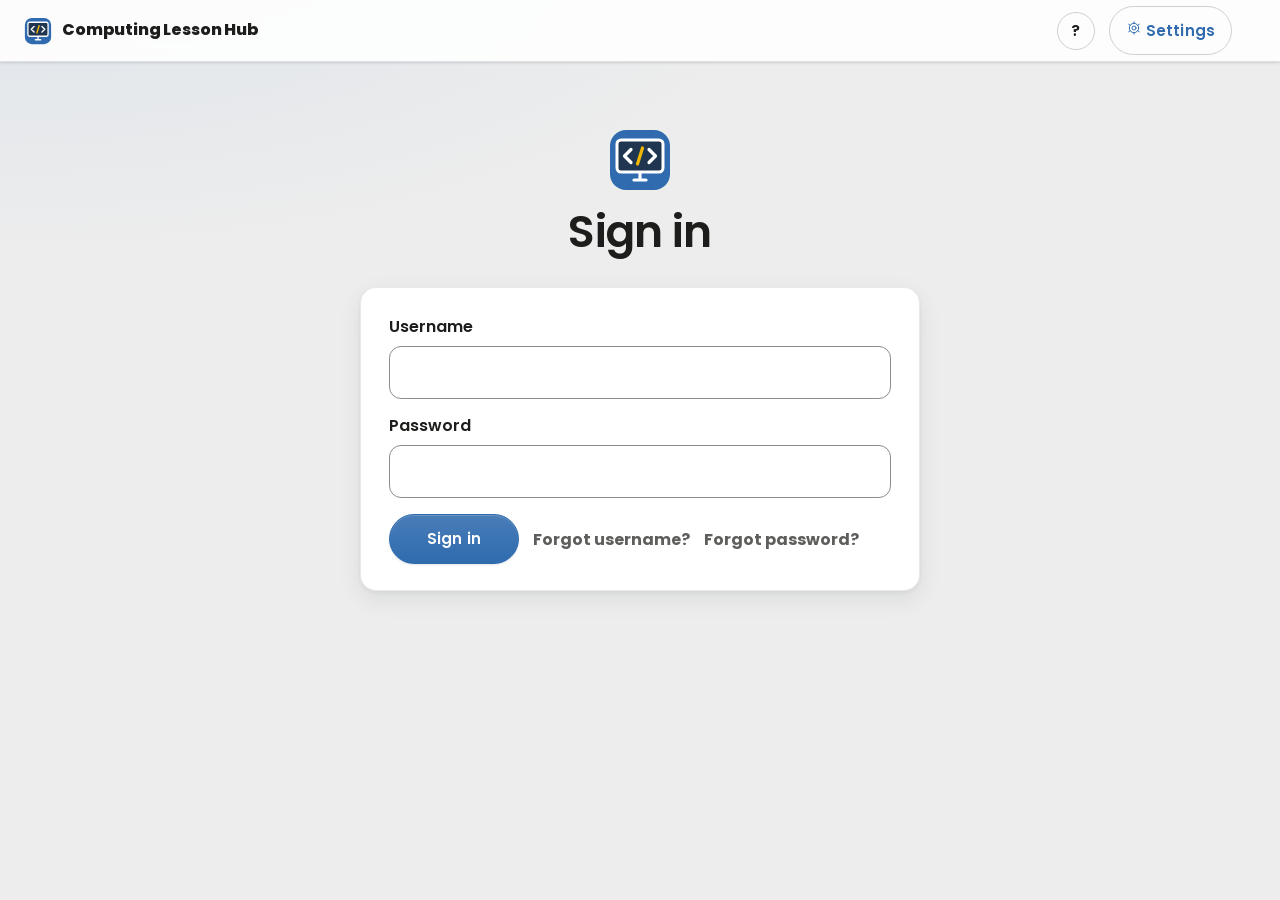
==== commit a76e146d: "v18.3.2 - sign in with username and password together; first sign-in uses the class starting passwor" ====
--- a/index.html
+++ b/index.html
@@ -18,6 +18,8 @@
 <script src="lessonorder.js"></script>
 <script src="practice.js"></script>
 <script src="settings.js"></script>
+<link rel="stylesheet" href="gcse-home.css">
+<script src="gcse-home.js"></script>
 </head>
 <body>
 
@@ -35,39 +37,39 @@
     <h1 id="headline">Sign in</h1>
   </div>
 
-  <!-- Username first, then Continue, then the password underneath it.
-       Both boxes are in the one form from the start, the password folded
-       away rather than missing, so a password manager still sees a username
-       and a password together and fills them as it always has. A student
-       with no password yet never sees the password box at all: Continue
-       signs them in and asks them to pick one. -->
+  <!-- Username and password together, always. There used to be a Continue
+       step that sent the username alone, and an account with no password
+       yet was signed in by that, so anyone who could guess a username could
+       take it. A first sign-in now uses the class starting password, which
+       the teacher gives out and the site never shows. -->
   <section class="station signin" id="loginCard">
     <form id="loginForm" class="signin-form" autocomplete="on" novalidate>
       <div class="signin-field">
         <label for="u">Username</label>
         <input type="text" id="u" name="username" autocomplete="username" autocapitalize="off" spellcheck="false">
       </div>
-      <div class="signin-pass" id="passWrap">
+      <div class="signin-pass open" id="passWrap">
         <div class="signin-pass-inner">
           <div class="signin-field">
             <label for="p">Password</label>
-            <input type="password" id="p" name="password" autocomplete="current-password" tabindex="-1">
+            <input type="password" id="p" name="password" autocomplete="current-password">
           </div>
         </div>
       </div>
       <div class="signin-acts">
-        <button class="btn-primary" id="loginBtn" type="submit">Continue</button>
+        <button class="btn-primary" id="loginBtn" type="submit">Sign in</button>
         <button class="crumb" id="forgotUserBtn" type="button">Forgot username?</button>
-        <button class="crumb" id="forgotBtn" type="button" hidden>Forgot password?</button>
+        <button class="crumb" id="forgotBtn" type="button">Forgot password?</button>
       </div>
       <p class="err" id="loginErr" role="alert"></p>
     </form>
   </section>
 
   <div class="tabs" id="tabs" hidden>
-    <button class="on" id="tabLessons">Lessons</button>
-    <button id="tabResults">Assessments &amp; STAR Feedback</button>
-    <button id="tabPractice">Practice</button>
+    <button class="on" id="tabLessons"><span data-icon="lessons" data-size="18"></span><span>Lessons</span></button>
+    <button id="tabResults"><span data-icon="star" data-size="18"></span><span>Assessments</span></button>
+    <button id="tabHome"><span data-icon="home" data-size="18"></span><span>Home Learning</span></button>
+    <button id="tabPractice"><span data-icon="practice" data-size="18"></span><span>Practice</span></button>
     <button class="btn-ghost iconbtn refresh" id="refTab" title="Check for anything new">&#8635;</button>
   </div>
   <div id="view-lessons" hidden>
@@ -101,9 +103,9 @@
            heading instead of centred the way a one line pop-up message is. -->
       <div class="set-group" style="text-align:left">
         <span class="set-label">How to sign in</span>
-        <p class="modal-text">Type in your computer username and press Continue, then type your password underneath.</p>
-        <p class="modal-text">If this is your first time, you will be asked to pick a password of your own
-          straight after pressing Continue.</p>
+        <p class="modal-text">Type in your computer username and your password, then press Sign in.</p>
+        <p class="modal-text">If this is your first time, use the starting password your teacher gives you.
+          You will then be asked to pick a password of your own.</p>
         <p class="modal-text">If you have forgotten your password, press Forgot password and put your
           hand up, so your teacher can let you back in.</p>
       </div>
@@ -165,6 +167,23 @@
   </div>
 </div>
 
+<!-- Forgot password, in a class with a cover lesson on today. The teacher in
+     the room cannot approve a new password, so the lesson is offered with
+     only a name, and the reset is still there underneath for anyone who
+     would rather wait for it. -->
+<div class="modal-back no-print" id="coverModal" hidden>
+  <form class="modal" role="dialog" aria-modal="true" aria-labelledby="cvTitle" id="cvForm" autocomplete="off">
+    <h2 id="cvTitle" style="margin-top:0">No need to sign in today</h2>
+    <p class="modal-text">For this lesson, just type in your full name and complete the lesson without needing to sign in.</p>
+    <p class="modal-text"><b id="cvLesson"></b></p>
+    <div class="field"><label for="cvFirst">First name</label><input type="text" id="cvFirst" maxlength="40" autocomplete="off" autocapitalize="words"></div>
+    <div class="field"><label for="cvLast">Surname</label><input type="text" id="cvLast" maxlength="40" autocomplete="off" autocapitalize="words"></div>
+    <p class="err" id="cvErr" role="alert"></p>
+    <button class="btn-primary modal-cta" id="cvGo" type="submit">Open the lesson</button>
+    <button class="btn-ghost modal-stay" id="cvReset" type="button">Reset my password instead</button>
+  </form>
+</div>
+
 <div class="modal-back no-print" id="pwModal" hidden>
   <div class="modal" role="dialog" aria-modal="true">
     <h2 style="margin-top:0">Choose your password</h2>
@@ -218,8 +237,36 @@
 /* The sandbox sends a student back here with ?tab=practice on the address, so
    they land on the list they came from rather than on their lessons. */
 try{
-  if (new URLSearchParams(location.search).get("tab") === "practice") openTab = "practice";
+  const wantedTab = new URLSearchParams(location.search).get("tab");
+  if (wantedTab === "practice" || wantedTab === "homework") openTab = wantedTab;
 }catch(e){}
+
+/* A home learning link from a teacher: index.html?open=<lesson>. It comes here
+   rather than to the lesson so that a student who is not signed in is asked
+   to, and goes on to the lesson as soon as they are. A session that has run
+   out counts as not signed in: the lesson would open, but nothing done in it
+   could be saved. Up here so that a student who is signed in leaves before
+   the home page is drawn, and for the same reason as openTab above. */
+let wantedLesson = "";
+try{ wantedLesson = new URLSearchParams(location.search).get("open") || ""; }catch(e){}
+function openWantedLesson(){
+  if (!wantedLesson) return false;
+  location.replace("lesson.html?id=" + encodeURIComponent(wantedLesson));
+  return true;
+}
+function sessionLasting(){
+  const token = localStorage.getItem("hub_token");
+  if (!token || !localStorage.getItem("hub_name")) return false;
+  try{
+    const inside = token.slice(0, token.lastIndexOf(".")).replace(/-/g, "+").replace(/_/g, "/");
+    const exp = JSON.parse(atob(inside)).exp;
+    return !exp || Date.now() < exp;
+  }catch(e){ return true; }       // not one we can read: the server will say
+}
+if (wantedLesson){
+  if (OFFLINE || sessionLasting()) openWantedLesson();   // offline there is nothing to sign in to
+  else ["hub_token","hub_name","hub_group"].forEach(k => localStorage.removeItem(k));
+}
 
 /* Nothing about lessons is shown until a student has signed in.
    One view at a time, rather than every view unhidden at once: they were all
@@ -342,7 +389,7 @@
     if (help) help.hidden = false;
     $("loginCard").hidden = false;
     resetSignIn();
-    $("headline").textContent = "Sign in";
+    $("headline").textContent = wantedLesson ? "Sign in to open your home learning" : "Sign in";
     signedInView(false);
   }
 }
@@ -367,46 +414,17 @@
 });
 renderAuth();
 
-/* ---- signing in, a box at a time ----
-   Continue first tries the username on its own. The server signs in a
-   student who has no password yet (and tells us they must pick one), and
-   answers everyone else, real username or not, with the same "enter your
-   password", so this shows nothing about which usernames exist. That answer
-   is what opens the password box. */
-var passOpen = false;      // var: renderAuth runs above this line and resets it
-function openPassword(focus){
-  if (!passOpen){
-    passOpen = true;
-    $("passWrap").classList.add("open");
-    $("p").tabIndex = 0;
-    $("forgotBtn").hidden = false;
-    $("loginBtn").textContent = "Sign in";
-  }
-  if (focus) setTimeout(() => { try{ $("p").focus(); }catch(e){} }, 120);
-}
-function closePassword(){
-  passOpen = false;
-  $("passWrap").classList.remove("open");
-  $("p").tabIndex = -1;
-  $("forgotBtn").hidden = true;
-  $("loginBtn").textContent = "Continue";
-}
+/* ---- signing in ----
+   Username and password together. Nothing is sent until both are there and
+   the password is a length a stored password can be, because anything else is
+   certainly wrong and every request is paid for. Too short or too long gets
+   the same words as a wrong password, so the rule is not given away. */
+const WRONG_SIGN_IN = "That username or password isn't right.";
 /* Back to the start, for the next student on a shared computer. */
 function resetSignIn(){
-  closePassword();
   try{ $("p").value = ""; }catch(e){}
   $("loginErr").textContent = "";
 }
-/* A password manager that fills both boxes, as the page loads or when a
-   name is picked from its list, has answered the question Continue asks:
-   the box opens to show what it put there. */
-function noticeFilled(){ if ($("p").value) openPassword(false); }
-[300, 1000, 2500].forEach(ms => setTimeout(noticeFilled, ms));
-on("p", "input", noticeFilled);
-on("p", "change", noticeFilled);
-/* A different username while the box is still empty starts again; one the
-   password manager changed together with the password keeps both. */
-on("u", "input", () => { if (passOpen && !$("p").value){ closePassword(); $("loginErr").textContent = ""; } });
 
 on("loginForm", "submit", (e) => { e.preventDefault(); signIn(); });
 let signingIn = false;
@@ -415,27 +433,24 @@
   $("loginErr").textContent = "";
   if (!ready){ $("loginErr").textContent = "Site not connected to its server yet (config.js)."; return; }
   const username = $("u").value.trim();
+  const password = $("p").value;
   if (!username){ $("loginErr").textContent = "Type your username first."; $("u").focus(); return; }
-  if (passOpen && !$("p").value){ $("loginErr").textContent = "Type your password."; $("p").focus(); return; }
+  if (!password){ $("loginErr").textContent = "Type your password."; $("p").focus(); return; }
+  /* 4, not 12: a teacher can give a student a password that short, and the
+     server checks the same. */
+  if (password.length < 4 || password.length > 200){ $("loginErr").textContent = WRONG_SIGN_IN; $("p").focus(); return; }
   const btn = $("loginBtn");
   const label = btn.textContent;
   signingIn = true;
   /* The dots in the button say it is working; the words under it are kept
      for what went wrong. */
-  const busy = hubMotion.busy(btn, passOpen ? "Signing in" : "Checking");
+  const busy = hubMotion.busy(btn, "Signing in");
   try{
     const r = await fetch(API + "/api/login", {
       method:"POST", headers:{ "Content-Type":"application/json" },
-      body: JSON.stringify({ username: username, password: passOpen ? $("p").value : "" })
+      body: JSON.stringify({ username: username, password: password })
     });
     const d = await r.json();
-    /* Turned away without a password: they have one, so ask for it. */
-    if (!r.ok && !passOpen && r.status !== 503 && r.status < 500){
-      busy.reset();
-      btn.disabled = false; signingIn = false;
-      openPassword(true);
-      return;
-    }
     if (!r.ok) throw new Error(d.error || "Sign-in failed.");
     /* Shared computers: if this is a DIFFERENT student from the last one to
        sign in here, drop the cached work so nobody sees someone else's answers.
@@ -450,7 +465,7 @@
     localStorage.setItem("hub_group", d.group || "");
     renderAuth();
     if (d.mustSet) forcePassword(d.name);
-    else loadLessons();
+    else if (!openWantedLesson()) loadLessons();
   }catch(e){
     busy.fail();
     $("loginErr").textContent = e.message === "Failed to fetch" ? "Could not reach the server. Try again in a moment." : e.message;
@@ -458,7 +473,7 @@
     busy.reset();
     signingIn = false;
     btn.disabled = false;
-    if (btn.textContent === "Checking…" || btn.textContent === "Signing in…") btn.textContent = passOpen ? "Sign in" : label;
+    if (btn.textContent === "Signing in…") btn.textContent = label;
   }
 }
 
@@ -563,6 +578,9 @@
     lastById = byId;
     loadedOk = true;
     paintLessons(byId);
+    /* A GCSE or A Level student gets the sectioned home page, drawn from
+       what has just arrived. Everyone else is left exactly as they were. */
+    try{ if (window.gcseHome) window.gcseHome.loaded(); }catch(e){ console.error("GCSE home failed:", e); }
   }catch(e){
     console.error("lesson list failed:", e);
     box.innerHTML = '<p class="hint">Could not load the lesson list. Pull down or press refresh to try again.</p>';
@@ -607,9 +625,16 @@
   const cat = (catalogue && catalogue.lessons) || [];
   // published, not locked for this class, and known in the lesson files
   /* the server already filtered by class. Assessments of every kind are
-     opened from Assessments & STAR Feedback, where their marks and feedback
+     opened from Assessments, where their marks and feedback
      come back, and not from here. */
   let visible = cat.filter(c => byId[c.lesson_id] && !lockedLessons.has(c.lesson_id) && !c.assessment);
+  /* Lessons and Home Learning are one list, drawn twice: the same Active and
+     Past, the same units, and only what is in it differs. */
+  const homeTab = openTab === "homework";
+  /* The GCSE home page has no Home Learning tab: homework is in this list,
+     marked as such. */
+  const gcse = !!(window.gcseHome && window.gcseHome.on);
+  if (!gcse) visible = visible.filter(c => !!c.homework === homeTab);
   /* A lesson is in the past once its closing date has gone by, or once the
      student has finished it. Closed lessons can still be opened and edited.
      Half finished work does not hold one back: the date closes it either way. */
@@ -624,7 +649,10 @@
   visible = visible.filter(c => showing === "done" ? isPast(c) : !isPast(c));
 
   if (!visible.length){
-    box.innerHTML = '<p class="hint">' + (showing === "done"
+    box.innerHTML = '<p class="hint">' + (homeTab
+      ? (showing === "done" ? "Nothing here yet. Home learning moves here once you finish it, or once it closes."
+                            : "You have no home learning to do right now.")
+      : showing === "done"
       ? "Nothing here yet, lessons move here once they close, or once you finish them."
       : (cat.length ? "No lessons are open right now. Your teacher will publish them when you need them."
                     : "No lessons have been published yet.")) + '</p>';
@@ -772,8 +800,11 @@
   }catch(e){}
   btn.disabled = false;
 });
-on("tabLessons", "click", () => switchTab("lessons"));
+/* The list is drawn again here and not in switchTab, which also runs as the page
+   starts, before the lesson list's own variables exist. */
+on("tabLessons", "click", () => { switchTab("lessons"); loadLessons(); });
 on("tabResults", "click", () => switchTab("results"));
+on("tabHome", "click", () => { switchTab("homework"); loadLessons(); });
 on("tabPractice", "click", () => switchTab("practice"));
 let resultsLoaded = false;
 
@@ -788,6 +819,8 @@
   lockedLessons = new Set();
   markingLessons = new Set();
   catalogue = null;
+  myResults = null;
+  try{ if (window.gcseHome) window.gcseHome.reset(); }catch(e){}
   showing = "active";
   openTab = "lessons";
   const list = $("lessonList"), res = $("resultList");
@@ -799,8 +832,10 @@
   openTab = which;
   $("tabLessons").classList.toggle("on", which === "lessons");
   $("tabResults").classList.toggle("on", which === "results");
+  $("tabHome").classList.toggle("on", which === "homework");
   $("tabPractice").classList.toggle("on", which === "practice");
-  $("view-lessons").hidden = which !== "lessons";
+  const listing = which === "lessons" || which === "homework";
+  $("view-lessons").hidden = !listing;
   $("view-results").hidden = which !== "results";
   $("view-practice").hidden = which !== "practice";
   /* Nothing on the Practice tab comes from the server, so there is nothing
@@ -873,7 +908,7 @@
     if (!r.ok) throw new Error(d.error || "Could not save it.");
     $("pwModal").hidden = true;
     $("np1").value = $("np2").value = "";
-    loadLessons();
+    if (!openWantedLesson()) loadLessons();
   }catch(e){ $("npMsg").textContent = e.message; }
 });
 
@@ -899,8 +934,12 @@
 
 /* ---- forgot password ----
    Check the username, let them choose the new password there and then, and
-   hold it until their teacher approves it, no emails, no teacher typing. */
+   hold it until their teacher approves it, no emails, no teacher typing.
+   Unless their class has a cover lesson on: then the teacher in the room
+   cannot approve it, and they are offered the lesson with just their name.
+   And not from a home learning link, where there is no teacher at all. */
 let rsUser = "", rsTicket = "", rsPoll = null, rsDeadline = 0;
+let coverOn = null;
 
 on("forgotBtn", "click", async () => {
   const u = $("u").value.trim();
@@ -910,7 +949,7 @@
   $("forgotBtn").textContent = "Checking…";
   try{
     const r = await fetch(API + "/api/login", { method:"POST", headers:{ "Content-Type":"application/json" },
-      body: JSON.stringify({ action:"check-username", username: u }) });
+      body: JSON.stringify({ action:"forgot", username: u }) });
     const d = await r.json();
     if (!r.ok) throw new Error(d.error || "Could not check that.");
     if (!d.exists){
@@ -919,13 +958,75 @@
       return;
     }
     rsUser = u;
-    $("rsWho").textContent = "Signing in as " + u + ". Choose a new password, then your teacher will approve it.";
-    $("rsStep1").hidden = false; $("rsStep2").hidden = true;
-    $("rsMsg").textContent = ""; $("rp1").value = ""; $("rp2").value = "";
-    $("resetModal").hidden = false;
-    $("rp1").focus();
+    /* Here from a home learning link, so most likely at home. A reset waits
+       for a teacher to approve it within five minutes, and there is no
+       teacher to do that, so it would only run out. Nor is a cover lesson
+       today anything to do with it. The username is still checked first, so
+       a typo is caught before they are sent to their teacher about it. */
+    if (wantedLesson){
+      say("Ask your teacher to reset your password",
+          "Your teacher cannot approve a new password from here. See or email your teacher before your next lesson, " +
+          "and ask them to reset your password for the Lesson Hub.");
+      return;
+    }
+    if (d.cover && d.cover.k) openCover(d.cover);
+    else openReset();
   }catch(e){ $("loginErr").textContent = e.message; }
   finally{ $("forgotBtn").textContent = "Forgot password?"; }
+});
+function openReset(){
+  $("rsWho").textContent = "Signing in as " + rsUser + ". Choose a new password, then your teacher will approve it.";
+  $("rsStep1").hidden = false; $("rsStep2").hidden = true;
+  $("rsMsg").textContent = ""; $("rp1").value = ""; $("rp2").value = "";
+  $("resetModal").hidden = false;
+  $("rp1").focus();
+}
+
+/* hub_guest holds the key, and lesson.html?guest=1 saves through it. The same name with the same key is the same student coming
+   back to their work; a different name is the next child at this computer,
+   who starts afresh. */
+function savedGuest(){
+  try{ return JSON.parse(localStorage.getItem("hub_guest") || "null"); }catch(e){ return null; }
+}
+function newGuestId(){
+  const bytes = new Uint8Array(12);
+  crypto.getRandomValues(bytes);
+  return Array.from(bytes, b => b.toString(16).padStart(2, "0")).join("");
+}
+function openCover(cover){
+  coverOn = cover;
+  $("cvLesson").textContent = cover.title || "";
+  $("cvLesson").parentElement.hidden = !cover.title;
+  const had = savedGuest();
+  const mine = had && had.key === cover.k && String(had.as || "").toLowerCase() === rsUser.toLowerCase();
+  $("cvFirst").value = mine ? (had.first || "") : "";
+  $("cvLast").value = mine ? (had.last || "") : "";
+  $("cvErr").textContent = "";
+  $("coverModal").hidden = false;
+  $("cvFirst").focus();
+}
+on("cvForm", "submit", (e) => {
+  e.preventDefault();
+  const first = $("cvFirst").value.trim(), last = $("cvLast").value.trim();
+  if (!first){ $("cvErr").textContent = "Type your first name."; $("cvFirst").focus(); return; }
+  if (!last){ $("cvErr").textContent = "Type your surname."; $("cvLast").focus(); return; }
+  const name = first + " " + last;
+  const had = savedGuest();
+  const same = had && had.key === coverOn.k && String(had.name).toLowerCase() === name.toLowerCase();
+  try{
+    localStorage.setItem("hub_guest", JSON.stringify({
+      key: coverOn.k, id: same ? had.id : newGuestId(), first: first, last: last, name: name,
+      group: coverOn.group, lesson: coverOn.lesson, as: rsUser }));
+  }catch(err){
+    $("cvErr").textContent = "This browser will not save your work. Try a different one, or ask your teacher.";
+    return;
+  }
+  location.href = "lesson.html?id=" + encodeURIComponent(coverOn.lesson) + "&guest=1";
+});
+on("cvReset", "click", () => { $("coverModal").hidden = true; openReset(); });
+on("coverModal", "mousedown", (e) => { if (e.target === $("coverModal")) $("coverModal").hidden = true; });
+document.addEventListener("keydown", (e) => {
+  if (e.key === "Escape" && !$("coverModal").hidden){ $("coverModal").hidden = true; $("p").focus(); }
 });
 on("rsCancel", "click", () => { $("resetModal").hidden = true; });
 on("rsGiveUp", "click", stopReset);
--- a/style.css
+++ b/style.css
@@ -6705,8 +6705,6 @@
 .dash-panel{background:var(--panel); border:1.5px solid var(--line); border-radius:var(--rad-lg); padding:14px 16px}
 .dash-head{display:flex; align-items:center; gap:8px; margin:0 0 10px; font-size:var(--text-lg)}
 .dash-head .hi{color:var(--amber)}
-.dash-count{margin-left:auto; min-width:24px; padding:1px 8px; border-radius:var(--rad-pill); background:var(--panel-2);
-  font-size:var(--text-sm); text-align:center; color:var(--muted)}
 .dash-row{display:flex; align-items:center; gap:8px; padding:8px 0; border-top:1px solid var(--line)}
 .dash-row:first-of-type{border-top:none}
 .dash-words{flex:1; min-width:0}
@@ -8495,6 +8493,12 @@
 .crumb-refresh:hover{color:var(--amber-dark)}
 /* a finger needs the full 44px; square, or the button rule for touch makes it a lozenge */
 @media (pointer:coarse){ .crumb-refresh{width:44px; height:44px} }
+/* Back and Forward, before it. They replace each screen's own back line
+   ("← All classes"), which is kept on the page for the code that names it
+   but not shown, so the screen starts at its heading. */
+.crumb-nav{margin-right:0; font-size:var(--text-md); font-weight:700}
+.crumb-nav:disabled{opacity:.35; cursor:default}
+body.console .page button.crumb{display:none}
 
 /* ---------- Pictures in the builder (author-pictures.js) ----------
    A grid of every uploaded picture: the picture, its size, and where it
@@ -8903,3 +8907,77 @@
   .topbar > #brief h2{ font-size:var(--text-base) }
   .topbar > #brief p{ font-size:var(--text-xs) }
 }
+
+/* ---------- Revision resource ----------
+   Its own names throughout (rv-), so nothing here beats a rule meant for
+   another task, and its phone rules sit with it. */
+.revise .rv-ask{font-size:var(--text-md); font-weight:700; margin:0 0 12px}
+.revise .rv-two, .revise .rv-kinds{display:grid; gap:12px; grid-template-columns:repeat(auto-fit, minmax(200px, 1fr))}
+.revise .rv-pick{display:flex; flex-direction:column; gap:4px; text-align:left; padding:16px 18px;
+  background:var(--panel); border:1.5px solid var(--line); border-radius:var(--rad-md); cursor:pointer;
+  color:var(--text); font:inherit; min-height:44px}
+.revise .rv-pick:hover, .revise .rv-pick:focus-visible{border-color:var(--amber)}
+.revise .rv-pick b{font-size:var(--text-md)}
+.revise .rv-pick span{color:var(--muted); font-size:var(--text-sm)}
+.revise .rv-pick.rv-big{padding:24px 22px}
+.revise .rv-back{margin:0 0 10px}
+.revise .rv-pairs{list-style:none; margin:0; padding:0; display:flex; flex-direction:column; gap:10px; counter-reset:rv}
+.revise .rv-pair{display:grid; grid-template-columns:1fr 1fr auto; gap:8px; align-items:start; counter-increment:rv}
+.revise .rv-in{width:100%; box-sizing:border-box; resize:vertical; font:inherit; padding:8px 10px;
+  border:1.5px solid var(--line); border-radius:var(--rad-sm); background:var(--panel); color:var(--text)}
+.revise .rv-foot{margin-top:12px; gap:10px; flex-wrap:wrap}
+.revise .rv-photos{display:grid; gap:12px; grid-template-columns:repeat(auto-fill, minmax(220px, 1fr)); margin-bottom:12px}
+.revise .rv-photos:empty{display:none}
+.revise .rv-photo{margin:0; border:1.5px solid var(--line); border-radius:var(--rad-md); overflow:hidden; background:var(--panel)}
+.revise .rv-photo img{display:block; width:100%; max-height:420px; object-fit:contain; background:#fff}
+.revise .rv-photo-tools{display:flex; gap:6px; padding:6px; justify-content:space-between}
+.revise .rv-small, .revise .rv-note{color:var(--muted); font-size:var(--text-sm); margin:8px 0 0}
+.rv-play{max-width:560px; width:100%; text-align:center}
+.rv-count{color:var(--muted); font-size:var(--text-sm); margin:0 0 10px}
+.rv-card{display:flex; flex-direction:column; justify-content:center; align-items:center; gap:8px; width:100%;
+  min-height:220px; padding:24px; box-sizing:border-box; cursor:pointer; font:inherit; color:var(--text);
+  background:var(--panel); border:2px solid var(--line); border-radius:var(--rad-md)}
+.rv-card.over{border-color:var(--mint)}
+.rv-side{margin:0; color:var(--muted); font-size:var(--text-sm); text-transform:uppercase; letter-spacing:.06em}
+.rv-words{margin:0; font-size:var(--text-lg); white-space:pre-wrap; overflow-wrap:anywhere}
+.rv-moves{display:flex; gap:10px; justify-content:center; margin-top:14px; flex-wrap:wrap}
+.rv-look{max-width:min(960px, 96vw); width:100%}
+.rv-look-img{display:block; max-width:100%; max-height:70vh; max-height:70dvh; margin:0 auto}
+.rv-readonly .map-bar, .rv-readonly .map-hint{display:none}
+.rv-readonly{pointer-events:none}
+.done-hero .rv-go{margin-top:10px}
+.rv-checked{color:var(--mint); font-weight:700; margin:8px 0 0}
+.rv-redo{color:var(--amber-dark); font-weight:700; margin:8px 0 6px}
+@media (max-width:620px){
+  .revise .rv-pair{grid-template-columns:1fr auto}
+  .revise .rv-pair .rv-in:nth-child(2){grid-row:2; grid-column:1}
+  .revise .rv-pair .rv-del{grid-row:1 / span 2; grid-column:2}
+  .rv-card{min-height:180px}
+}
+
+/* ---------- At a glance: a class of revision resources ---------- */
+.glancepane .glance-bar{display:flex; gap:10px; align-items:center; flex-wrap:wrap; margin-bottom:8px}
+.glancepane .glance-stats{margin:0; font-weight:700}
+.glancepane .glance-bar .on{border-color:var(--amber)}
+.glancepane .glance-grid{display:grid; gap:14px; grid-template-columns:repeat(auto-fill, minmax(240px, 1fr))}
+.glance-card{display:flex; flex-direction:column; gap:8px; padding:12px; background:var(--panel);
+  border:1.5px solid var(--line); border-radius:var(--rad-md); min-width:0}
+.glance-card.is-done{border-color:var(--mint)}
+.glance-card.is-redo{border-color:var(--amber)}
+.glance-head{display:flex; justify-content:space-between; gap:8px; align-items:baseline}
+.glance-head b{overflow:hidden; text-overflow:ellipsis; white-space:nowrap}
+.glance-kind{color:var(--muted); font-size:var(--text-sm); white-space:nowrap}
+.glance-look{display:flex; flex-direction:column; gap:4px; align-items:stretch; text-align:left; height:180px; overflow:hidden;
+  padding:8px; border:1px solid var(--line); border-radius:var(--rad-sm); background:var(--panel-2); cursor:zoom-in;
+  color:var(--text); font:inherit}
+.glance-look img{display:block; width:100%; min-height:0; flex:1 1 0; object-fit:contain; background:#fff}
+.glance-words{margin:0; font-weight:700}
+.glance-line{margin:0; font-size:var(--text-sm); color:var(--muted); overflow:hidden; text-overflow:ellipsis; white-space:nowrap}
+.glance-count{margin:0; font-size:var(--text-sm); color:var(--muted); min-height:1.2em}
+.glance-btns{display:flex; gap:6px; flex-wrap:wrap}
+.glance-done.on{border-color:var(--mint); color:var(--mint); font-weight:700}
+.glance-redo.on{border-color:var(--amber); color:var(--amber-dark); font-weight:700}
+.glance-binlist{display:flex; flex-direction:column; gap:10px}
+.glance-binrow{display:flex; flex-direction:column; gap:6px; padding:8px 0; border-bottom:1px solid var(--line)}
+.glance-binpics{display:flex; gap:8px; flex-wrap:wrap}
+.glance-binpics img{max-width:220px; max-height:220px; object-fit:contain; background:#fff}
--- a/motion.css
+++ b/motion.css
@@ -26,6 +26,18 @@
   transition:background-color .15s ease, border-color .15s ease, color .15s ease,
              box-shadow .15s ease, filter .15s ease, transform .1s ease, opacity .15s ease !important;
 }
+/* ...but not the main button's background. The New look paints it with a
+   gradient through the background shorthand, which leaves its colour
+   transparent underneath, and the hover rules swap the gradient for a flat
+   colour. Faded, the gradient went at once and the colour came up from
+   nothing: white words on a white button for the first moment of every
+   hover. Giving it a colour underneath instead would have had to out-rank
+   every coloured state of the button (Saved, red delete buttons), so its
+   background simply changes, as it always did. */
+html:not([data-motion=less]) .btn-primary{
+  transition:border-color .15s ease, color .15s ease, box-shadow .15s ease,
+             filter .15s ease, transform .1s ease, opacity .15s ease !important;
+}
 html:not([data-motion=less]) :is(.btn-primary, .btn-ghost, .iconbtn):active:not(:disabled){
   transform:scale(.97) !important;
 }
@@ -47,11 +59,52 @@
 @keyframes moBoxIn{from{opacity:0; transform:scale(.97) translateY(6px)}}
 html:not([data-motion=less]) .modal-back:not([hidden]):not(.mo-ghost){animation:moBackIn .16s ease-out !important}
 html:not([data-motion=less]) .modal-back:not([hidden]):not(.mo-ghost) > .modal{animation:moBoxIn .22s cubic-bezier(.16,1,.3,1) !important}
-html:not([data-motion=less]) body.console .entry-pop:not([hidden]){animation:moBackIn .2s ease-out !important}
+html:not([data-motion=less]) body.console .entry-pop:not([hidden]):not(.mo-ghost){animation:moBackIn .2s ease-out !important}
+/* Signing in: the card rises into place over the console, and the step after
+   the key (Who is teaching?) arrives the same way when it takes over. */
+html:not([data-motion=less]) body.console .entry-pop:not([hidden]):not(.mo-ghost) > .station{
+  animation:moBoxIn .28s cubic-bezier(.16,1,.3,1) !important}
+/* The code box, when a second factor is asked for. */
+html:not([data-motion=less]) #codeField:not([hidden]){animation:moOpenIn .22s cubic-bezier(.16,1,.3,1) !important}
+
+/* ---------- the side menu's current screen ----------
+   hubMotion.glide lays a pill over the item that was current and slides it
+   to the new one. The items sit above it, and the new item keeps its own
+   background back until the pill has arrived. */
+.rail .rail-item{position:relative; z-index:1}
+.rail .mo-pill{position:absolute; z-index:0; border-radius:var(--rad-md); background:var(--panel-2); pointer-events:none}
+.rail .rail-item.on.mo-gliding{background:transparent}
+
+/* ---------- a class's tabs keep the top of the page still ----------
+   Each tab has its own row of buttons beside the shared title, and a tab
+   with none (Progress) made the row shorter, so the tabs under it jumped up
+   as it opened. One height for the row on all four. */
+:is(#classView, #studentsView, #progressView, #coverView) > .viewhead{min-height:50px; align-items:center}
+
+/* ---------- tabs: the same, along a tab strip ----------
+   The pill looks like the selected tab; the tab itself drops its own
+   background and shadow until the pill lands under it. */
+.subtabs{position:relative}
+.subtabs > button{position:relative; z-index:1}
+.subtabs > .mo-pill{position:absolute; z-index:0; border-radius:var(--rad-pill); background:var(--panel);
+  box-shadow:0 1px 3px rgba(0,0,0,.10); pointer-events:none}
+html[data-look="new"] .subtabs > .mo-pill{box-shadow:var(--look-shadow-1)}
+.subtabs > button.on.mo-gliding{background:transparent !important; box-shadow:none !important}
 
 /* ---------- menus drop into place ---------- */
 @keyframes moMenuIn{from{opacity:0; transform:translateY(-4px)}}
-html:not([data-motion=less]) .menu:not([hidden]){animation:moMenuIn .15s cubic-bezier(.16,1,.3,1) !important}
+html:not([data-motion=less]) .menu:not([hidden]){animation:moMenuIn .15s cubic-bezier(.16,1,.3,1) !important;
+  transform-origin:top right}
+/* ...and its choices follow it in, a moment apart, so the list unrolls. */
+@keyframes moItemIn{from{opacity:0; transform:translateY(-3px)}}
+html:not([data-motion=less]) .menu:not([hidden]) > :is(button, a){animation:moItemIn .18s cubic-bezier(.16,1,.3,1) backwards !important}
+html:not([data-motion=less]) .menu:not([hidden]) > :is(button, a):nth-child(2){animation-delay:.025s !important}
+html:not([data-motion=less]) .menu:not([hidden]) > :is(button, a):nth-child(3){animation-delay:.05s !important}
+html:not([data-motion=less]) .menu:not([hidden]) > :is(button, a):nth-child(4){animation-delay:.075s !important}
+html:not([data-motion=less]) .menu:not([hidden]) > :is(button, a):nth-child(5){animation-delay:.1s !important}
+html:not([data-motion=less]) .menu:not([hidden]) > :is(button, a):nth-child(n+6){animation-delay:.12s !important}
+/* The console's search list drops open the same way. */
+html:not([data-motion=less]) #jumpList:not([hidden]){animation:moMenuIn .15s cubic-bezier(.16,1,.3,1) !important}
 
 /* ---------- toasts come and go ---------- */
 html:not([data-motion=less]) .toast{animation:toastIn .18s ease-out !important}
--- a/gcse-home.css
+++ b/gcse-home.css
@@ -0,0 +1,226 @@
+/* The GCSE and A Level home page (gcse-home.js). Every rule starts
+   html.gcse-home, so a KS3 student, or anyone signed out, gets none of it:
+   this file is loaded on the home page for everyone and changes nothing
+   until the script decides a student is GCSE. */
+
+/* ---------- the rail ---------- */
+.gh-rail{display:none}
+html.gcse-home .gh-rail{
+  display:flex; flex-direction:column; gap:4px;
+  position:fixed; left:0; top:var(--gh-top, 57px); bottom:0; width:210px; box-sizing:border-box;
+  padding:18px 12px; background:var(--panel); border-right:1px solid var(--line); z-index:20; overflow-y:auto;
+}
+html.gcse-home .gh-nav{
+  display:flex; align-items:center; gap:12px; width:100%; min-height:44px; padding:0 14px;
+  background:transparent; border:1.5px solid transparent; border-radius:var(--rad-md);
+  color:var(--muted); font:inherit; font-size:var(--text-md); font-weight:700; text-align:left; cursor:pointer;
+}
+html.gcse-home .gh-nav:hover{color:var(--text); background:var(--panel-2)}
+html.gcse-home .gh-nav.on{color:var(--text); background:var(--panel-2); border-color:var(--amber)}
+html.gcse-home .gh-label{flex:1}
+html.gcse-home .gh-badge{
+  min-width:22px; height:22px; padding:0 6px; box-sizing:border-box; border-radius:var(--rad-pill);
+  background:var(--amber); color:#fff; font-size:var(--text-xs); font-weight:800; display:grid; place-items:center;
+}
+html.gcse-home .gh-badge[hidden]{display:none}
+html.gcse-home .gh-rail #refTab{margin-top:auto; align-self:flex-start}
+
+html.gcse-home .page{margin-left:max(210px, calc((100vw - 900px) / 2)); margin-right:auto}
+@media (min-width:1330px){ html.gcse-home .page{margin-left:auto} }
+html.gcse-home .masthead{margin:6px 0 22px}
+html.gcse-home .masthead h1{font-size:var(--text-5xl, 40px)}
+html.gcse-home .gh-view[hidden]{display:none}
+
+/* ---------- cards ---------- */
+html.gcse-home .gh-card{
+  background:var(--panel); border:1px solid var(--line); border-radius:var(--rad-md);
+  padding:18px 20px; box-shadow:0 1px 3px rgba(0,0,0,.07); min-width:0;
+}
+html.gcse-home .gh-card-title{font-size:var(--text-lg); margin:0 0 10px}
+html.gcse-home .gh-grid{display:grid; grid-template-columns:repeat(auto-fit, minmax(240px, 1fr)); gap:16px; margin-top:16px; align-items:start}
+html.gcse-home .gh-eyebrow{
+  font-family:var(--mono); font-size:var(--text-xs); letter-spacing:.14em; text-transform:uppercase;
+  color:var(--amber); margin:0 0 8px;
+}
+html.gcse-home .gh-quiet{color:var(--muted); margin:0 0 6px}
+html.gcse-home .gh-from{font-weight:700; margin:0 0 6px}
+html.gcse-home .gh-topic{font-family:var(--display); font-weight:700; font-size:var(--text-lg); margin:0 0 6px}
+html.gcse-home .gh-more{margin-top:8px}
+html.gcse-home .gh-carry{padding:22px 24px}
+html.gcse-home .gh-carry-link{display:flex; flex-direction:column; gap:4px; text-decoration:none; color:var(--text)}
+html.gcse-home .gh-carry-link b{font-family:var(--display); font-size:var(--text-3xl); line-height:1.2}
+html.gcse-home .gh-carry-link span{color:var(--muted); font-size:var(--text-lg)}
+html.gcse-home .gh-carry-link .gh-carry-go{color:var(--amber); font-weight:800; margin-top:8px}
+html.gcse-home .gh-carry-link:hover .gh-carry-go{text-decoration:underline}
+
+/* one line per lesson inside a card or a topic */
+html.gcse-home .gh-row{
+  display:flex; align-items:center; gap:12px; min-height:44px; padding:8px 10px; margin:0 -10px;
+  border-radius:var(--rad-sm); text-decoration:none; color:var(--text);
+  background:transparent; border:none; font:inherit; text-align:left; width:calc(100% + 20px); cursor:pointer;
+}
+html.gcse-home .gh-row:hover{background:var(--panel-2)}
+html.gcse-home .gh-row-words{flex:1; min-width:0; display:flex; flex-direction:column}
+html.gcse-home .gh-row-words b{font-weight:700}
+html.gcse-home .gh-row-words span{color:var(--muted); font-size:var(--text-sm)}
+html.gcse-home .gh-tick{color:var(--mint); font-weight:800}
+html.gcse-home .gh-go{color:var(--amber); flex:none}
+
+/* ---------- the Learning Map ---------- */
+/* Focus on: at most three cards, one row on a laptop */
+html.gcse-home .gh-focus{margin:0 0 26px}
+html.gcse-home .gh-focus-title{font-size:var(--text-xl); margin:0 0 10px}
+html.gcse-home .gh-focus-row{display:grid; grid-template-columns:repeat(auto-fit, minmax(200px, 1fr)); gap:12px}
+html.gcse-home .gh-focus-card{
+  display:flex; flex-direction:column; gap:4px; min-width:0; padding:14px 16px 14px 18px;
+  background:var(--panel); border:1px solid var(--line); border-left:5px solid var(--line-2); border-radius:var(--rad-md);
+  color:var(--text); font:inherit; text-align:left; text-decoration:none; cursor:pointer; box-shadow:0 1px 3px rgba(0,0,0,.07);
+}
+html.gcse-home .gh-focus-card:hover{background:var(--panel-2)}
+html.gcse-home .gh-focus-card b{font-family:var(--display); font-size:var(--text-lg); line-height:1.3}
+html.gcse-home .gh-focus-kind{font-family:var(--mono); font-size:var(--text-xs); letter-spacing:.1em; text-transform:uppercase; color:var(--muted)}
+html.gcse-home .gh-focus-words{color:var(--muted); font-size:var(--text-sm)}
+html.gcse-home .gh-tone-hw{border-left-color:var(--amber)}
+html.gcse-home .gh-tone-hw .gh-focus-kind{color:var(--amber)}
+html.gcse-home .gh-tone-r{border-left-color:#C0392B}
+html.gcse-home .gh-tone-a{border-left-color:#D68910}
+html.gcse-home .gh-focus-more{margin-top:8px}
+
+/* Component 1 and Component 2 */
+html.gcse-home .gh-comp-tabs{display:flex; gap:8px; border-bottom:2px solid var(--line); margin:0 0 16px}
+html.gcse-home .gh-comp-tab{
+  flex:1 1 0; min-width:0; display:flex; flex-direction:column; gap:2px; padding:10px 14px 12px; margin-bottom:-2px;
+  background:transparent; border:none; border-bottom:3px solid transparent; color:var(--muted);
+  font:inherit; text-align:left; cursor:pointer;
+}
+html.gcse-home .gh-comp-tab b{font-size:var(--text-lg); color:inherit}
+html.gcse-home .gh-comp-tab span{font-size:var(--text-sm); overflow:hidden; text-overflow:ellipsis; white-space:nowrap}
+html.gcse-home .gh-comp-tab:hover{color:var(--text)}
+html.gcse-home .gh-comp-tab.on{color:var(--text); border-bottom-color:var(--amber)}
+html.gcse-home .gh-empty{padding:18px 0}
+
+/* the whole paper in three numbers */
+html.gcse-home .gh-overview{display:grid; grid-template-columns:repeat(3, minmax(0, 1fr)); gap:12px; margin:0 0 14px}
+html.gcse-home .gh-stat{background:var(--panel); border:1px solid var(--line); border-radius:var(--rad-md); padding:12px 14px; display:flex; flex-direction:column; gap:2px; min-width:0}
+html.gcse-home .gh-stat b{font-family:var(--display); font-size:var(--text-3xl); line-height:1.1}
+html.gcse-home .gh-stat b small{font-size:var(--text-md); color:var(--muted); font-weight:600}
+html.gcse-home .gh-stat > span:not(.gh-stat-bar){color:var(--muted); font-size:var(--text-sm)}
+html.gcse-home .gh-stat-bar{display:block; height:6px; border-radius:var(--rad-pill); background:var(--line); overflow:hidden; margin-top:6px}
+html.gcse-home .gh-stat-bar > span{display:block; height:100%; border-radius:inherit}
+html.gcse-home .gh-stat-lesson .gh-stat-bar > span{background:var(--mint)}
+html.gcse-home .gh-stat-rev .gh-stat-bar > span{background:var(--brand)}
+html.gcse-home .gh-stat-conf .gh-stat-bar > span{background:#27AE60}
+
+/* the key, in the same shapes the tiles use */
+html.gcse-home .gh-key{display:flex; align-items:center; gap:8px 16px; flex-wrap:wrap; margin:0 0 14px; color:var(--muted); font-size:var(--text-sm)}
+html.gcse-home .gh-key-item{display:inline-flex; align-items:center; gap:6px}
+html.gcse-home .gh-key-tile{width:16px; height:16px; border-radius:4px; border:1.5px solid var(--line-2); background:var(--panel); box-sizing:border-box}
+html.gcse-home .gh-key-bar{width:22px; height:6px; border-radius:var(--rad-pill); background:var(--line); overflow:hidden}
+html.gcse-home .gh-key-bar > span{display:block; width:65%; height:100%; background:var(--mint)}
+
+/* Regions: one per strand, packed into columns when there is room so a
+   short strand does not leave a hole beside a long one */
+html.gcse-home .gh-regions{columns:330px; column-gap:14px}
+html.gcse-home .gh-region{background:var(--panel); border:1px solid var(--line); border-radius:var(--rad-lg); padding:14px; box-shadow:0 1px 3px rgba(0,0,0,.06); min-width:0; break-inside:avoid; margin:0 0 14px}
+html.gcse-home .gh-region-head{display:flex; align-items:baseline; justify-content:space-between; gap:10px; flex-wrap:wrap; margin:0 2px 10px}
+html.gcse-home .gh-region-head h3{font-family:var(--display); font-size:var(--text-lg); margin:0}
+html.gcse-home .gh-region-head span{color:var(--muted); font-size:var(--text-xs)}
+html.gcse-home .gh-tiles{display:grid; grid-template-columns:repeat(auto-fill, minmax(140px, 1fr)); gap:8px}
+
+/* A tile: coloured by confidence, a bar along the foot for lessons, a
+   badge in the corner for revision. Not rated is the plain card colour. */
+html.gcse-home .gh-tile{
+  position:relative; display:flex; flex-direction:column; gap:4px; min-height:92px; padding:10px 10px 16px;
+  background:var(--panel-2); border:1.5px solid var(--line); border-radius:var(--rad-md); box-sizing:border-box;
+  color:var(--text); font:inherit; text-align:left; cursor:pointer; overflow:hidden;
+  transition:transform .12s, box-shadow .12s;
+}
+html.gcse-home .gh-tile:hover{transform:translateY(-1px); box-shadow:0 3px 10px rgba(0,0,0,.1)}
+html.gcse-home .gh-tile:focus-visible{outline:3px solid var(--brand); outline-offset:2px}
+html.gcse-home .gh-tile.picked{outline:3px solid var(--text); outline-offset:2px}
+html.gcse-home .gh-tile-r, html.gcse-home .gh-key-tile.gh-tile-r{background:color-mix(in srgb, #C0392B 16%, var(--panel)); border-color:#C0392B}
+html.gcse-home .gh-tile-a, html.gcse-home .gh-key-tile.gh-tile-a{background:color-mix(in srgb, #D68910 18%, var(--panel)); border-color:#D68910}
+html.gcse-home .gh-tile-g, html.gcse-home .gh-key-tile.gh-tile-g{background:color-mix(in srgb, #27AE60 18%, var(--panel)); border-color:#27AE60}
+html.gcse-home .gh-tile-top{display:flex; align-items:center; gap:6px; min-height:22px}
+html.gcse-home .gh-tile-num{font-family:var(--mono); font-size:var(--text-xs); font-weight:700; color:var(--muted); margin-right:auto}
+html.gcse-home .gh-tile-name{font-weight:600; font-size:var(--text-sm); line-height:1.3;
+  display:-webkit-box; -webkit-line-clamp:3; -webkit-box-orient:vertical; overflow:hidden}
+html.gcse-home .gh-tile-bar{position:absolute; left:0; right:0; bottom:0; height:6px; background:color-mix(in srgb, var(--text) 10%, transparent)}
+html.gcse-home .gh-tile-bar > span{display:block; height:100%; background:var(--mint)}
+html.gcse-home .gh-rev-badge{
+  flex:none; width:22px; height:22px; border-radius:50%; display:inline-grid; place-items:center;
+  background:var(--brand); color:#fff; font-size:13px; font-weight:800; line-height:1;
+}
+html.gcse-home .gh-rev-badge.faded{background:color-mix(in srgb, var(--brand) 35%, var(--panel)); color:var(--text)}
+html.gcse-home .gh-hw-badge{flex:none; font-size:var(--text-2xs); font-weight:700; color:var(--amber-ink); background:var(--amber); border-radius:var(--rad-pill); padding:2px 7px}
+
+/* a topic opened over the map */
+/* .modal centres its words, which suits a question and not a list of lessons */
+.gh-topic-pop{max-width:720px; width:100%; text-align:left}
+.gh-topic-pop .gh-eyebrow{font-family:var(--mono); font-size:var(--text-xs); letter-spacing:.14em; text-transform:uppercase; color:var(--amber); margin:0 0 4px}
+.gh-topic-pop .gh-pop-title{font-size:var(--text-2xl); margin:0 40px 6px 0}
+html.gcse-home .gh-point-body{display:grid; grid-template-columns:minmax(0, 1.4fr) minmax(0, 1fr); gap:6px 28px}
+html.gcse-home .gh-point-body > .gh-part:first-child{grid-row:span 3}
+html.gcse-home .gh-part-title{font-size:var(--text-md); margin:14px 0 4px}
+html.gcse-home .gh-part-sum{color:var(--muted); margin:0 0 8px; font-size:var(--text-sm)}
+html.gcse-home .gh-small{font-size:var(--text-sm); margin-top:8px}
+html.gcse-home .gh-list{margin-top:4px}
+html.gcse-home .gh-mark{font-weight:700; font-size:var(--text-sm); color:var(--muted)}
+html.gcse-home .gh-mark.low{color:var(--red)}
+html.gcse-home .gh-log{min-height:44px}
+html.gcse-home .gh-log.on{border-color:var(--brand); color:var(--text)}
+html.gcse-home .gh-targets .me-fb{margin:0 0 6px}
+
+/* the student's own red, amber and green */
+html.gcse-home .gh-dot{flex:none; width:12px; height:12px; border-radius:50%; background:var(--line-2); display:inline-block}
+html.gcse-home .gh-rag{display:flex; flex-wrap:wrap; gap:8px}
+html.gcse-home .gh-rag-btn{
+  display:inline-flex; align-items:center; gap:8px; min-height:44px; padding:0 16px;
+  border:1.5px solid var(--line-2); border-radius:var(--rad-pill); background:var(--panel);
+  color:var(--text); font:inherit; font-weight:700; cursor:pointer;
+}
+html.gcse-home .gh-rag-r .gh-dot{background:#C0392B}
+html.gcse-home .gh-rag-a .gh-dot{background:#D68910}
+html.gcse-home .gh-rag-g .gh-dot{background:#27AE60}
+html.gcse-home .gh-rag-btn.on{border-color:var(--text); background:var(--panel-2)}
+
+html.gcse-home .gh-section-title{font-size:var(--text-xl); margin:28px 0 12px}
+
+/* ---------- a phone: the rail is the bar along the bottom ---------- */
+@media (max-width:760px){
+  html.gcse-home .gh-rail{
+    top:auto; left:0; right:0; bottom:0; width:auto; height:auto;
+    flex-direction:row; gap:0; padding:4px 4px calc(4px + env(safe-area-inset-bottom));
+    border-right:none; border-top:1px solid var(--line); overflow:visible;
+  }
+  html.gcse-home .gh-nav{
+    flex:1 1 0; min-width:0; flex-direction:column; gap:2px; padding:6px 2px; min-height:52px;
+    font-size:var(--text-2xs, 11px); text-align:center; justify-content:center; position:relative;
+  }
+  html.gcse-home .gh-nav.on{border-color:transparent; color:var(--amber)}
+  html.gcse-home .gh-label{flex:none}
+  html.gcse-home .gh-badge{position:absolute; top:2px; left:calc(50% + 6px); min-width:18px; height:18px; font-size:10px}
+  /* refreshing a phone is pulling the page down */
+  html.gcse-home .gh-rail #refTab{display:none}
+  html.gcse-home .page{margin-left:auto; padding-bottom:calc(90px + env(safe-area-inset-bottom))}
+  /* the map: regions one under another, tiles two across */
+  /* Three full cards filled the first screen of a phone and hid the map
+     itself, so here each one is a single tight row. */
+  html.gcse-home .gh-focus-row{grid-template-columns:1fr; gap:8px}
+  html.gcse-home .gh-focus-card{display:grid; grid-template-columns:minmax(0, 1fr) auto; gap:0 10px; padding:9px 12px 9px 14px}
+  html.gcse-home .gh-focus-card b{grid-column:1; grid-row:1; font-size:var(--text-md)}
+  html.gcse-home .gh-focus-kind{grid-column:2; grid-row:1; align-self:center; font-size:var(--text-2xs); letter-spacing:.04em}
+  html.gcse-home .gh-focus-words{grid-column:1 / -1; grid-row:2; font-size:var(--text-xs)}
+  html.gcse-home .gh-comp-tab{padding:8px 6px 10px}
+  /* the paper's full name wraps to three lines at this width; the number is enough */
+  html.gcse-home .gh-comp-tab span{display:none}
+  html.gcse-home .gh-overview{gap:8px}
+  html.gcse-home .gh-stat{padding:10px}
+  html.gcse-home .gh-stat b{font-size:var(--text-2xl)}
+  html.gcse-home .gh-stat > span:not(.gh-stat-bar){font-size:var(--text-2xs)}
+  html.gcse-home .gh-regions{columns:auto}
+  html.gcse-home .gh-region{padding:12px}
+  html.gcse-home .gh-tiles{grid-template-columns:repeat(2, minmax(0, 1fr))}
+  html.gcse-home .gh-point-body{grid-template-columns:1fr}
+  html.gcse-home .gh-point-body > .gh-part:first-child{grid-row:auto}
+}
